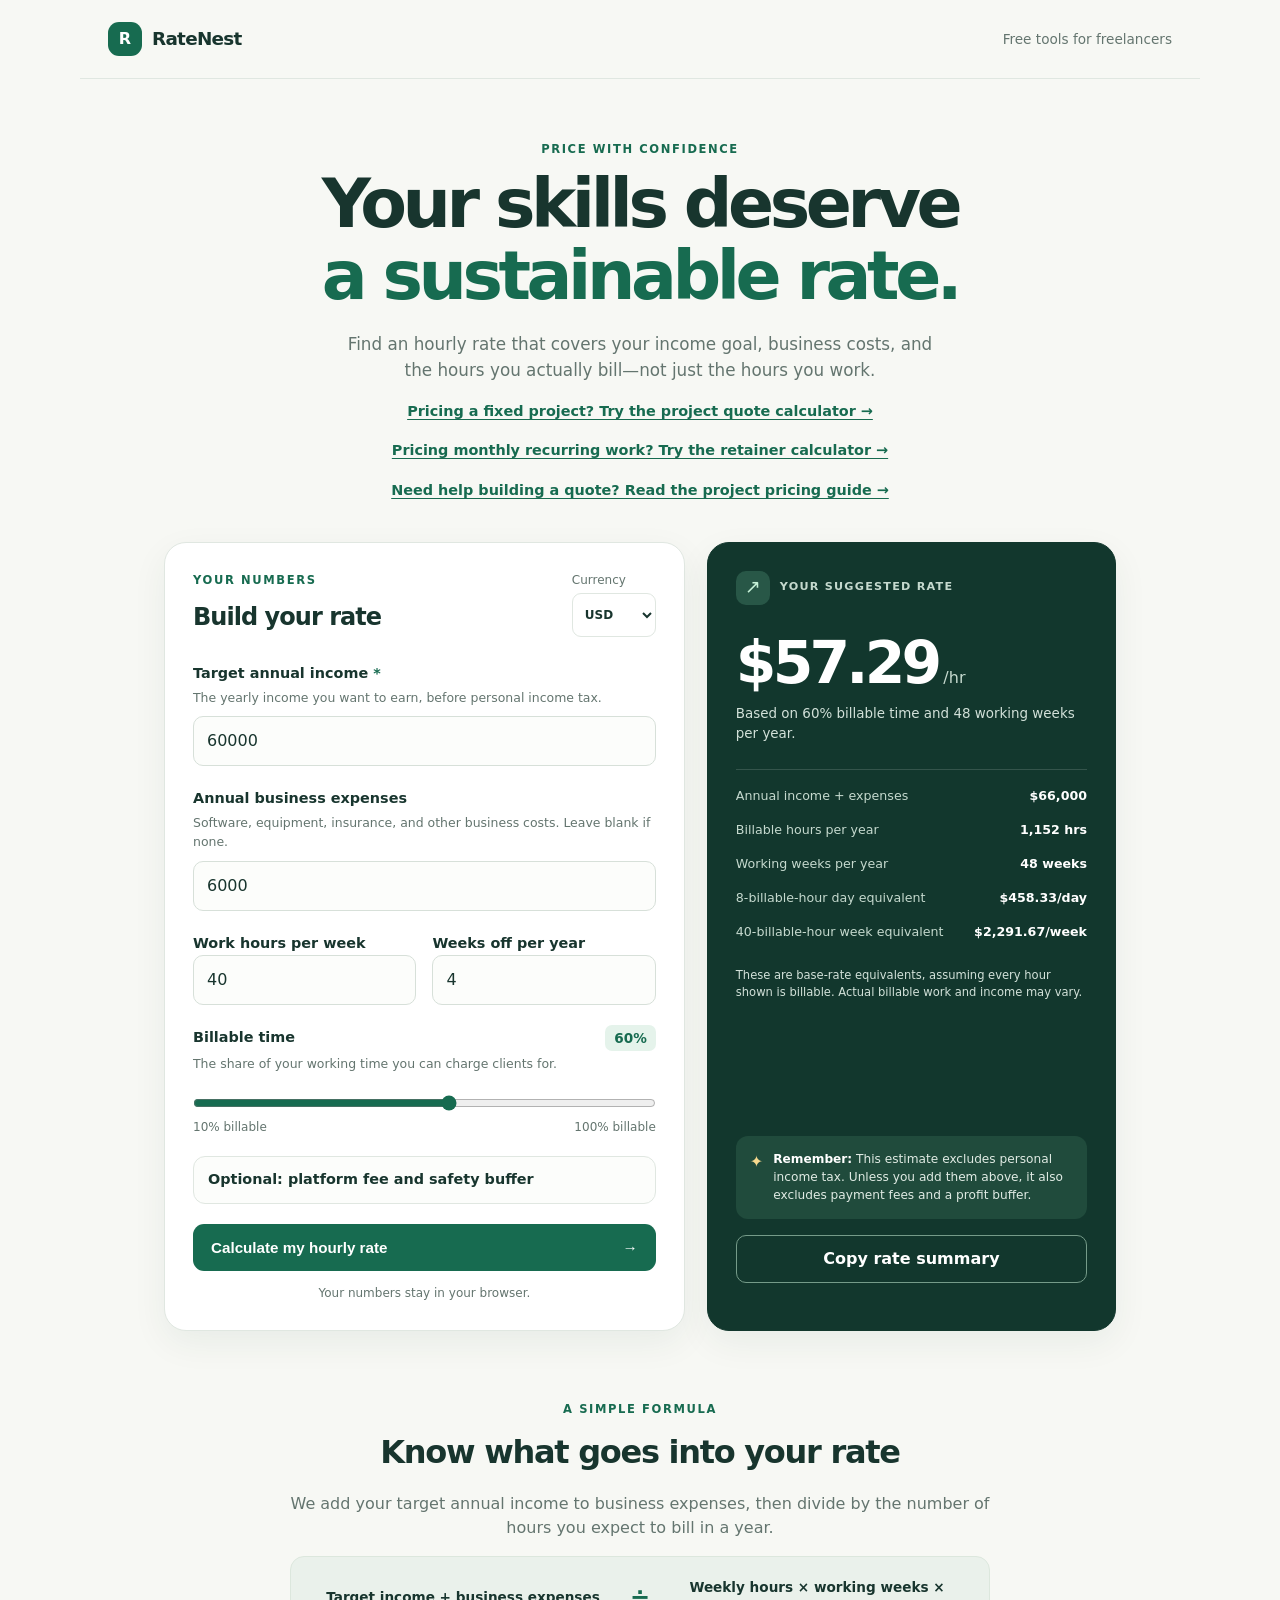
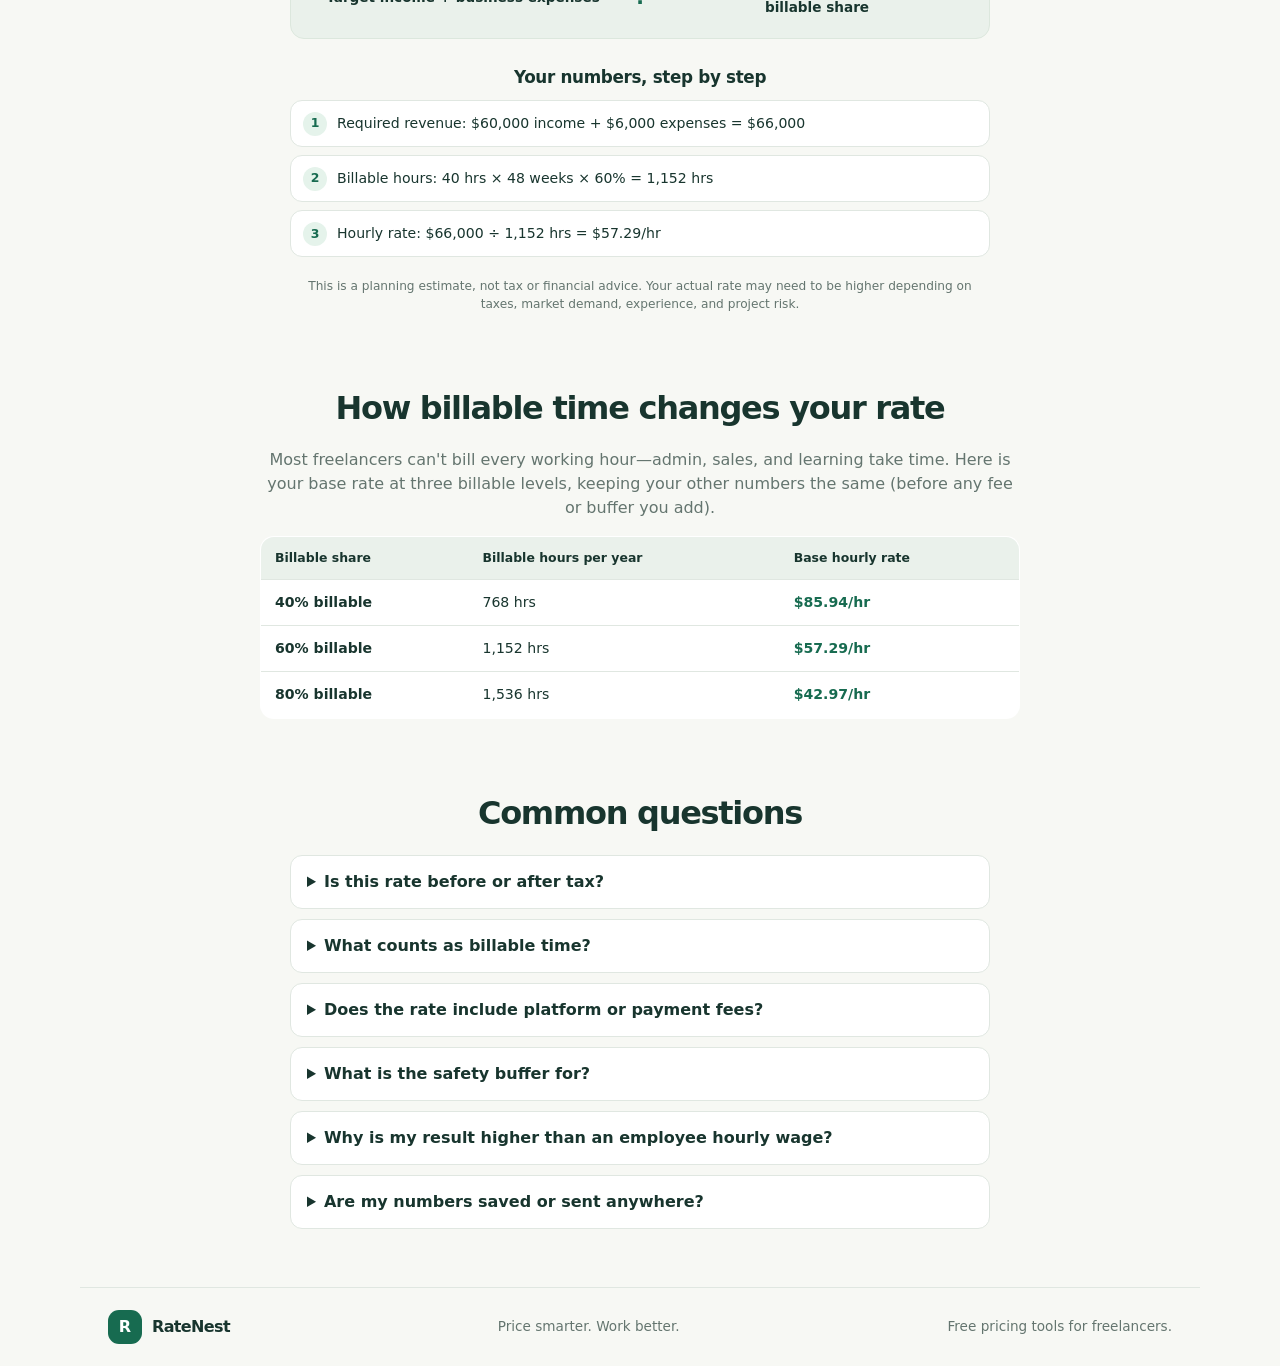
==== index.html @ 286390de "feat: link the project pricing guide from homepage" ====
<!doctype html>
<html lang="en">
<head>
  <meta charset="utf-8">
  <meta name="viewport" content="width=device-width, initial-scale=1">
  <meta name="theme-color" content="#102c26">
  <meta name="google-site-verification" content="BdO9K10cQ41kYtkdW-5CJP7UJ2oY-bouoIqOiPFje38" />
  <meta name="msvalidate.01" content="B170D49B8126BB4788D3FDB4450933FF" />
  <meta name="description" content="Find a sustainable freelance hourly rate with this free calculator. Account for your income goal, business expenses, time off, and non-billable work.">
  <title>Freelance Hourly Rate Calculator — RateNest</title>
  <link rel="canonical" href="https://ratenest.pages.dev/">
  <link rel="icon" href="data:image/svg+xml,%3Csvg xmlns='http://www.w3.org/2000/svg' viewBox='0 0 32 32'%3E%3Crect width='32' height='32' rx='9' fill='%23176b50'/%3E%3Ctext x='16' y='23' font-size='19' font-weight='700' text-anchor='middle' fill='white' font-family='sans-serif'%3ER%3C/text%3E%3C/svg%3E">
  <meta property="og:type" content="website">
  <meta property="og:site_name" content="RateNest">
  <meta property="og:title" content="Freelance Hourly Rate Calculator — RateNest">
  <meta property="og:description" content="Find a sustainable freelance hourly rate that covers your income goal, business costs, and unpaid time.">
  <meta property="og:url" content="https://ratenest.pages.dev/">
  <meta name="twitter:card" content="summary">
  <link rel="stylesheet" href="./styles.css">
  <script type="application/ld+json">
  {
    "@context": "https://schema.org",
    "@type": "WebApplication",
    "name": "RateNest Freelance Hourly Rate Calculator",
    "url": "https://ratenest.pages.dev/",
    "applicationCategory": "FinanceApplication",
    "operatingSystem": "Any",
    "browserRequirements": "Requires JavaScript",
    "isAccessibleForFree": true,
    "offers": { "@type": "Offer", "price": "0", "priceCurrency": "USD" },
    "description": "A free calculator to estimate a sustainable freelance hourly rate."
  }
  </script>
  <script type="module" src="./app.mjs"></script>
</head>
<body>
  <a class="skip-link" href="#rate-form">Skip to the calculator</a>
  <header class="site-header">
    <a class="brand" href="./"><span class="brand-mark" aria-hidden="true">R</span> RateNest</a>
    <span class="header-note">Free tools for freelancers</span>
  </header>
  <main>
    <section class="hero">
      <p class="eyebrow">PRICE WITH CONFIDENCE</p>
      <h1>Your skills deserve <br><span>a sustainable rate.</span></h1>
      <p class="hero-copy">Find an hourly rate that covers your income goal, business costs, and the hours you actually bill—not just the hours you work.</p>
      <p class="tool-link"><a href="./project-pricing.html">Pricing a fixed project? Try the project quote calculator →</a></p>
      <p class="tool-link"><a href="./retainer-pricing.html">Pricing monthly recurring work? Try the retainer calculator →</a></p>
      <p class="tool-link"><a href="./how-to-price-a-freelance-project.html">Need help building a quote? Read the project pricing guide →</a></p>
    </section>
    <noscript><p class="noscript-note">The calculator needs JavaScript. The figures below show an example using the default numbers.</p></noscript>
    <section class="calculator-layout" aria-label="Hourly rate calculator">
      <form id="rate-form" class="calculator-card" novalidate aria-labelledby="form-title">
        <div class="section-heading">
          <div><p class="eyebrow">YOUR NUMBERS</p><h2 id="form-title">Build your rate</h2></div>
          <label class="currency-control" for="currency"><span>Currency</span>
            <select id="currency" name="currency">
              <option value="USD">USD</option><option value="EUR">EUR</option><option value="GBP">GBP</option><option value="TND">TND</option><option value="CAD">CAD</option><option value="AUD">AUD</option>
            </select>
          </label>
        </div>
        <div class="field">
          <label for="income">Target annual income <span class="required" aria-hidden="true">*</span></label>
          <p class="field-help" id="income-help">The yearly income you want to earn, before personal income tax.</p>
          <input id="income" name="income" type="number" min="0" max="1000000000" step="any" value="60000" required inputmode="decimal" aria-describedby="income-help income-error">
          <p class="field-error" id="income-error" hidden></p>
        </div>
        <div class="field">
          <label for="expenses">Annual business expenses</label>
          <p class="field-help" id="expenses-help">Software, equipment, insurance, and other business costs. Leave blank if none.</p>
          <input id="expenses" name="expenses" type="number" min="0" max="1000000000" step="any" value="6000" inputmode="decimal" aria-describedby="expenses-help expenses-error">
          <p class="field-error" id="expenses-error" hidden></p>
        </div>
        <div class="field-row">
          <div class="field">
            <label for="hours">Work hours per week</label>
            <input id="hours" name="hours" type="number" min="0" max="168" step="any" value="40" required inputmode="decimal" aria-describedby="hours-error">
            <p class="field-error" id="hours-error" hidden></p>
          </div>
          <div class="field">
            <label for="weeks-off">Weeks off per year</label>
            <input id="weeks-off" name="weeksOff" type="number" min="0" max="51" step="1" value="4" required inputmode="numeric" aria-describedby="weeks-off-error">
            <p class="field-error" id="weeks-off-error" hidden></p>
          </div>
        </div>
        <div class="field">
          <div class="range-label"><label for="billable">Billable time</label><output id="billable-output" for="billable">60%</output></div>
          <p class="field-help" id="billable-help">The share of your working time you can charge clients for.</p>
          <input id="billable" name="billable" type="range" min="10" max="100" step="5" value="60" aria-describedby="billable-help billable-error">
          <p class="field-error" id="billable-error" hidden></p>
          <div class="range-ends"><span>10% billable</span><span>100% billable</span></div>
        </div>
        <details class="adjustments" id="adjustments">
          <summary>Optional: platform fee and safety buffer</summary>
          <p class="field-help adjustments-intro">Both start at 0%. They are applied to your base rate and shown separately, so the base calculation never changes.</p>
          <div class="field">
            <label for="fee">Platform or payment fee (%)</label>
            <p class="field-help" id="fee-help">The share of your client's payment that a platform or payment provider keeps. Fees vary, so check their current fee page.</p>
            <input id="fee" name="fee" type="number" min="0" max="50" step="any" value="0" inputmode="decimal" aria-describedby="fee-help fee-error">
            <p class="field-error" id="fee-error" hidden></p>
          </div>
          <div class="field">
            <label for="buffer">Profit or safety buffer (%)</label>
            <p class="field-help" id="buffer-help">Extra margin on top of your costs for slow months, late payments, or profit.</p>
            <input id="buffer" name="buffer" type="number" min="0" max="100" step="any" value="0" inputmode="decimal" aria-describedby="buffer-help buffer-error">
            <p class="field-error" id="buffer-error" hidden></p>
          </div>
        </details>
        <button class="calculate-button" type="submit">Calculate my hourly rate <span aria-hidden="true">→</span></button>
        <p class="privacy-note">Your numbers stay in your browser.</p>
      </form>
      <section class="result-card" aria-labelledby="result-heading">
        <h2 id="result-heading" class="sr-only">Your result</h2>
        <div class="result-top"><span class="result-icon" aria-hidden="true">↗</span><span id="result-label" class="result-label">YOUR SUGGESTED RATE</span></div>
        <p id="rate-result" class="rate-result">$57.29<span>/hr</span></p>
        <p id="result-summary" class="result-summary">Based on 60% billable time and 48 working weeks per year.</p>
        <div class="result-divider"></div>
        <div class="result-stat"><span>Annual income + expenses</span><strong id="annual-total">$66,000</strong></div>
        <div class="result-stat"><span>Billable hours per year</span><strong id="billable-hours">1,152 hrs</strong></div>
        <div class="result-stat"><span>Working weeks per year</span><strong id="working-weeks">48 weeks</strong></div>
        <div class="result-stat"><span>8-billable-hour day equivalent</span><strong id="daily-rate">$458.33/day</strong></div>
        <div class="result-stat"><span>40-billable-hour week equivalent</span><strong id="weekly-rate">$2,291.67/week</strong></div>
        <p class="field-help result-equivalent-note">These are base-rate equivalents, assuming every hour shown is billable. Actual billable work and income may vary.</p>
        <div id="adjusted-block" class="adjusted-block" hidden>
          <p class="adjusted-label">RATE TO QUOTE, WITH YOUR FEE AND BUFFER</p>
          <p id="adjusted-rate" class="adjusted-rate"></p>
          <div class="result-stat"><span>Safety buffer included</span><strong id="buffer-amount"></strong></div>
          <div class="result-stat"><span>Platform keeps at this price</span><strong id="fee-amount"></strong></div>
        </div>
        <div class="result-tip"><span aria-hidden="true">✦</span><p><strong>Remember:</strong> This estimate excludes personal income tax. Unless you add them above, it also excludes payment fees and a profit buffer.</p></div>
        <button id="copy-result" class="copy-button" type="button">Copy rate summary</button>
        <p id="copy-status" class="copy-status" role="status"></p>
      </section>
      <p id="sr-announce" class="sr-only" role="status" aria-live="polite"></p>
    </section>

    <section class="explainer">
      <p class="eyebrow">A SIMPLE FORMULA</p>
      <h2>Know what goes into your rate</h2>
      <p>We add your target annual income to business expenses, then divide by the number of hours you expect to bill in a year.</p>
      <div class="formula"><span>Target income + business expenses</span><span class="formula-line" aria-hidden="true">÷</span><span>Weekly hours × working weeks × billable share</span></div>
      <h3>Your numbers, step by step</h3>
      <ol id="formula-steps" class="steps">
        <li>Required revenue: $60,000 income + $6,000 expenses = $66,000</li>
        <li>Billable hours: 40 hrs × 48 weeks × 60% = 1,152 hrs</li>
        <li>Hourly rate: $66,000 ÷ 1,152 hrs = $57.29/hr</li>
      </ol>
      <p class="fine-print">This is a planning estimate, not tax or financial advice. Your actual rate may need to be higher depending on taxes, market demand, experience, and project risk.</p>
    </section>

    <section class="explainer scenarios" aria-labelledby="scenario-heading">
      <h2 id="scenario-heading">How billable time changes your rate</h2>
      <p>Most freelancers can't bill every working hour—admin, sales, and learning take time. Here is your base rate at three billable levels, keeping your other numbers the same (before any fee or buffer you add).</p>
      <div class="table-scroll" role="region" aria-labelledby="scenario-heading" tabindex="0">
      <table class="scenario-table">
        <thead><tr><th scope="col">Billable share</th><th scope="col">Billable hours per year</th><th scope="col">Base hourly rate</th></tr></thead>
        <tbody id="scenario-rows">
          <tr><th scope="row">40% billable</th><td>768 hrs</td><td>$85.94/hr</td></tr>
          <tr><th scope="row">60% billable</th><td>1,152 hrs</td><td>$57.29/hr</td></tr>
          <tr><th scope="row">80% billable</th><td>1,536 hrs</td><td>$42.97/hr</td></tr>
        </tbody>
      </table>
      </div>
    </section>

    <section class="explainer faq" aria-labelledby="faq-heading">
      <h2 id="faq-heading">Common questions</h2>
      <details>
        <summary>Is this rate before or after tax?</summary>
        <p>Your target income is treated as income before personal income tax, and the calculator does not estimate tax. Tax rules differ by country and situation, so check local rules or ask an accountant before finalizing a rate.</p>
      </details>
      <details>
        <summary>What counts as billable time?</summary>
        <p>Time you can charge a client for, such as project work or consulting calls. Admin, invoicing, finding clients, and learning are real work but usually unbilled, which is why billable time is often well below your total working hours.</p>
      </details>
      <details>
        <summary>Does the rate include platform or payment fees?</summary>
        <p>Only if you add one. Open "Optional: platform fee and safety buffer" and enter the percentage your platform or payment provider keeps. RateNest has no built-in fee, because fees vary by platform and sometimes by contract; check the platform's own current fee page. The calculator then shows the rate to quote so you still keep your base rate after the fee.</p>
      </details>
      <details>
        <summary>What is the safety buffer for?</summary>
        <p>A percentage added on top of your base rate to cover slow months, late payments, or profit. It starts at 0%, so choose a number that fits your situation.</p>
      </details>
      <details>
        <summary>Why is my result higher than an employee hourly wage?</summary>
        <p>Employees are paid for time off and non-billable hours, and employers cover many business costs. As a freelancer, your billable hours have to fund all of that.</p>
      </details>
      <details>
        <summary>Are my numbers saved or sent anywhere?</summary>
        <p>No. The calculation runs in your browser, and RateNest does not send or store the numbers you enter.</p>
      </details>
    </section>
  </main>
  <footer><a class="brand footer-brand" href="./"><span class="brand-mark" aria-hidden="true">R</span> RateNest</a><span>Price smarter. Work better.</span><span>Free pricing tools for freelancers.</span></footer>
</body>
</html>
---- styles.css ----
:root{color-scheme:light;--ink:#18352e;--muted:#64756f;--green:#176b50;--mint:#e5f3eb;--paper:#f7f8f4;--line:#e0e7e1;--white:#fff;--gold:#f4c76a;font-family:Inter,ui-sans-serif,system-ui,-apple-system,BlinkMacSystemFont,"Segoe UI",sans-serif}*{box-sizing:border-box}body{margin:0;background:var(--paper);color:var(--ink);line-height:1.5}.site-header,footer{max-width:1120px;margin:auto;padding:22px 28px;display:flex;align-items:center;justify-content:space-between;gap:16px}.site-header{border-bottom:1px solid var(--line)}.brand{display:inline-flex;align-items:center;gap:10px;text-decoration:none;color:var(--ink);font-size:1.15rem;font-weight:800;letter-spacing:-.04em}.brand-mark{display:grid;place-items:center;width:34px;height:34px;border-radius:11px;background:var(--green);color:white;font-size:1rem;letter-spacing:0}.header-note,footer span{font-size:.85rem;color:var(--muted)}main{max-width:1000px;margin:auto;padding:0 24px}.hero{text-align:center;padding:62px 0 40px}.eyebrow{font-size:.72rem;letter-spacing:.14em;font-weight:800;color:var(--green);margin:0 0 10px}.hero h1{font-size:clamp(2.2rem,6vw,4.25rem);letter-spacing:-.065em;line-height:1.06;margin:0;font-weight:800}.hero h1 span{color:var(--green)}.hero-copy{max-width:610px;margin:20px auto 0;color:var(--muted);font-size:1.05rem}.calculator-layout{display:grid;grid-template-columns:minmax(0,1.12fr) minmax(280px,.88fr);gap:22px;align-items:stretch}.calculator-card,.result-card{border:1px solid var(--line);border-radius:22px;padding:28px;background:var(--white);box-shadow:0 12px 35px #173d2910}.section-heading{display:flex;flex-wrap:wrap;align-items:center;justify-content:space-between;gap:12px;margin-bottom:24px}.section-heading h2,.explainer h2{font-size:1.5rem;letter-spacing:-.04em;margin:0}.currency-control{display:grid;gap:4px;font-size:.7rem;color:var(--muted)}select,input{font:inherit}.currency-control select{border:1px solid var(--line);background:#fff;border-radius:9px;padding:8px;color:var(--ink);font-weight:700}.field{margin:0 0 20px}.field label,.range-label label{font-weight:700;font-size:.9rem}.required{color:var(--green)}.field-help{font-size:.78rem;color:var(--muted);margin:4px 0 9px}.field input[type=number],.field input[type=text]{width:100%;padding:12px 13px;border:1px solid #d7e0d9;border-radius:10px;background:#fcfdfb;color:var(--ink);font-size:1rem;outline:none}.field input:focus,select:focus,button:focus-visible{outline:3px solid #8ac8a7;outline-offset:2px}.field-row{display:grid;grid-template-columns:1fr 1fr;gap:16px}.range-label{display:flex;justify-content:space-between;align-items:center}.range-label output{font-weight:800;color:var(--green);background:var(--mint);border-radius:7px;padding:3px 9px;font-size:.85rem}input[type=range]{width:100%;accent-color:var(--green);margin:12px 0 0}.range-ends{display:flex;justify-content:space-between;font-size:.7rem;color:var(--muted)}.calculate-button{width:100%;border:0;border-radius:11px;background:var(--green);color:white;padding:15px 18px;font-weight:800;font-size:.95rem;cursor:pointer;display:flex;justify-content:space-between;align-items:center}.calculate-button:hover{background:#10553f}.privacy-note{font-size:.75rem;color:var(--muted);text-align:center;margin:13px 0 0}.result-card{background:#12372d;color:white;border-color:#12372d;display:flex;flex-direction:column}.result-top{display:flex;align-items:center;gap:10px}.result-icon{display:grid;place-items:center;background:#285747;color:#c6f1d7;width:34px;height:34px;border-radius:10px;font-size:1.2rem}.result-label{font-size:.7rem;letter-spacing:.11em;font-weight:800;color:#c5d9ce}.rate-result{font-size:clamp(2.7rem,5vw,3.65rem);letter-spacing:-.065em;line-height:1.1;font-weight:800;margin:26px 0 9px;overflow-wrap:anywhere}.rate-result span{font-size:1rem;letter-spacing:0;color:#c5d9ce;font-weight:500;margin-left:5px}.result-summary{font-size:.84rem;color:#d2e1d9;margin:0}.result-divider{height:1px;background:#ffffff25;margin:25px 0 17px}.result-stat{display:flex;flex-wrap:wrap;justify-content:space-between;gap:4px 12px;margin:0 0 15px;font-size:.79rem}.result-stat span{color:#c5d9ce}.result-stat strong{overflow-wrap:anywhere;text-align:right}.result-tip{display:flex;gap:10px;padding:14px;background:#204b3c;border-radius:12px;margin-top:auto;color:#f7d98e}.result-tip p{font-size:.76rem;color:#e0ebe4;margin:0}.result-tip strong{color:#fff}.copy-button{background:transparent;border:1px solid #759b89;color:white;border-radius:10px;padding:11px;margin-top:16px;font:inherit;font-weight:700;cursor:pointer}.copy-button:hover{background:#ffffff12}.copy-status{font-size:.75rem;min-height:1em;text-align:center;margin:7px 0 0;color:#d0f3dc}.explainer{max-width:700px;margin:70px auto 58px;text-align:center}.explainer h2{font-size:2rem}.explainer>p:not(.eyebrow){color:var(--muted)}.formula{display:grid;grid-template-columns:1fr auto 1fr;align-items:center;gap:15px;background:#eaf1eb;border:1px solid #dce7dd;padding:20px;border-radius:14px;font-size:.85rem;font-weight:700}.formula-line{font-size:1.5rem;color:var(--green)}.fine-print{font-size:.76rem!important}footer{border-top:1px solid var(--line);flex-wrap:wrap}.footer-brand{font-size:1rem}@media(max-width:740px){.site-header,footer{padding:17px 20px}main{padding:0 16px}.hero{padding:43px 0 28px}.hero-copy{font-size:.95rem}.calculator-layout{grid-template-columns:minmax(0,1fr)}.calculator-card,.result-card{padding:22px;border-radius:18px}.result-card{min-height:390px}.explainer{margin:48px auto}.formula{grid-template-columns:1fr;gap:8px}.formula-line{line-height:1}.header-note{font-size:.75rem}footer{justify-content:center;text-align:center}footer span{width:100%}}@media(prefers-reduced-motion:reduce){*{scroll-behavior:auto!important;transition:none!important}}
/* --- Additions: accessibility, validation, new content sections, print --- */
.sr-only{position:absolute;width:1px;height:1px;margin:-1px;padding:0;overflow:hidden;clip:rect(0,0,0,0);white-space:nowrap;border:0}
.skip-link{position:absolute;left:12px;top:-60px;background:var(--green);color:#fff;padding:10px 14px;border-radius:8px;z-index:10;font-weight:700}
.skip-link:focus{top:12px}
.noscript-note{background:#fff7e0;border:1px solid #ecd9a0;border-radius:10px;padding:12px 14px;font-size:.85rem;margin:0 0 16px}
.currency-control{font-size:.75rem}
.currency-control select{min-height:44px;min-width:84px}
.range-ends{font-size:.75rem}
.field-error{color:#b42318;font-size:.8rem;font-weight:600;margin:6px 0 0}
.field-error[hidden]{display:none}
.field input[aria-invalid=true]{border-color:#b42318;background:#fff8f7}
input[type=range]:focus-visible{outline:3px solid #8ac8a7;outline-offset:4px}
.rate-result.is-empty{color:#c5d9ce}
.copy-button:disabled{opacity:.5;cursor:not-allowed}
.explainer h3{font-size:1.05rem;letter-spacing:-.02em;margin:26px 0 10px}
.steps{list-style:none;counter-reset:step;padding:0;margin:0 0 20px;text-align:left;display:grid;gap:8px}
.steps li{counter-increment:step;background:var(--white);border:1px solid var(--line);border-radius:12px;padding:12px 14px 12px 46px;position:relative;font-size:.88rem;overflow-wrap:anywhere}
.steps li::before{content:counter(step);position:absolute;left:12px;top:11px;width:24px;height:24px;border-radius:50%;background:var(--mint);color:var(--green);font-weight:800;font-size:.78rem;display:grid;place-items:center}
.scenarios{max-width:760px}
.scenario-table{width:100%;border-collapse:collapse;background:var(--white);border:1px solid var(--line);border-radius:14px;overflow:hidden;font-size:.88rem;text-align:left}
.scenario-table th,.scenario-table td{padding:12px 14px;border-bottom:1px solid var(--line)}
.scenario-table thead th{background:#eaf1eb;font-size:.78rem}
.scenario-table tbody tr:last-child>*{border-bottom:0}
.scenario-table td:last-child{font-weight:800;color:var(--green)}
.faq{text-align:left;max-width:700px}
.faq h2{text-align:center;margin-bottom:18px}
.faq details{background:var(--white);border:1px solid var(--line);border-radius:12px;margin:0 0 10px;padding:0 16px}
.faq summary{cursor:pointer;font-weight:700;padding:14px 0;min-height:44px}
.faq details[open] summary{border-bottom:1px solid var(--line);margin-bottom:12px}
.faq details p{margin:0 0 14px;font-size:.9rem;color:var(--muted)}
@media(max-width:740px){.scenario-table th,.scenario-table td{padding:10px 8px;font-size:.8rem}}
@media print{.site-header,.skip-link,.calculate-button,.privacy-note,.copy-button,.copy-status,footer,.faq{display:none!important}body{background:#fff}.calculator-layout{grid-template-columns:1fr 1fr}.calculator-card,.result-card{box-shadow:none}.result-card{background:#fff;color:#000;border:1px solid #999}.result-card *{color:#000!important}.hero{padding:16px 0}}
@media(max-width:740px){.field-row .field label{display:block;min-height:3em}}
/* Reflow and focus fixes found in the accessibility measurements */
.site-header{flex-wrap:wrap}
.table-scroll{overflow-x:auto}
.table-scroll:focus-visible{outline:3px solid #8ac8a7;outline-offset:2px}
a:focus-visible,summary:focus-visible{outline:3px solid #176b50;outline-offset:3px;border-radius:6px}
.skip-link:focus-visible{outline-color:#fff;outline-offset:-4px}
.hero h1{overflow-wrap:break-word}
/* --- Phase 2: optional adjustments --- */
.adjustments{border:1px solid var(--line);border-radius:12px;padding:0 14px;margin:0 0 20px;background:#fcfdfb}
.adjustments summary{cursor:pointer;font-weight:700;font-size:.9rem;padding:12px 0;min-height:44px;display:flex;align-items:center}
.adjustments[open] summary{border-bottom:1px solid var(--line);margin-bottom:12px}
.adjustments-intro{margin:0 0 14px!important}
.adjusted-block{border-top:1px solid #ffffff25;margin:4px 0 16px;padding-top:16px}
.adjusted-label{font-size:.7rem;letter-spacing:.11em;font-weight:800;color:#c5d9ce;margin:0}
.adjusted-rate{font-size:clamp(1.9rem,4vw,2.4rem);letter-spacing:-.05em;line-height:1.15;font-weight:800;margin:8px 0 14px;overflow-wrap:anywhere}
.adjusted-rate span{font-size:.95rem;letter-spacing:0;color:#c5d9ce;font-weight:500;margin-left:5px}
.adjusted-block[hidden]{display:none}

/* Project quote tool discovery link */
.tool-link{margin:18px 0 0;font-size:.9rem;font-weight:700}.tool-link a{color:var(--green);text-decoration-thickness:1px;text-underline-offset:3px}
.tool-link a:focus-visible{outline:3px solid #176b50;outline-offset:3px;border-radius:4px}

/* Project quote page header navigation */
.site-header nav{display:flex;flex-wrap:wrap;align-items:center;justify-content:flex-end;gap:4px 16px}
.site-header nav a{color:var(--green);font-size:.85rem;font-weight:700;text-decoration-thickness:1px;text-underline-offset:3px}

.result-equivalent-note{color:#d2e1d9;font-size:.72rem;margin:10px 0 0}
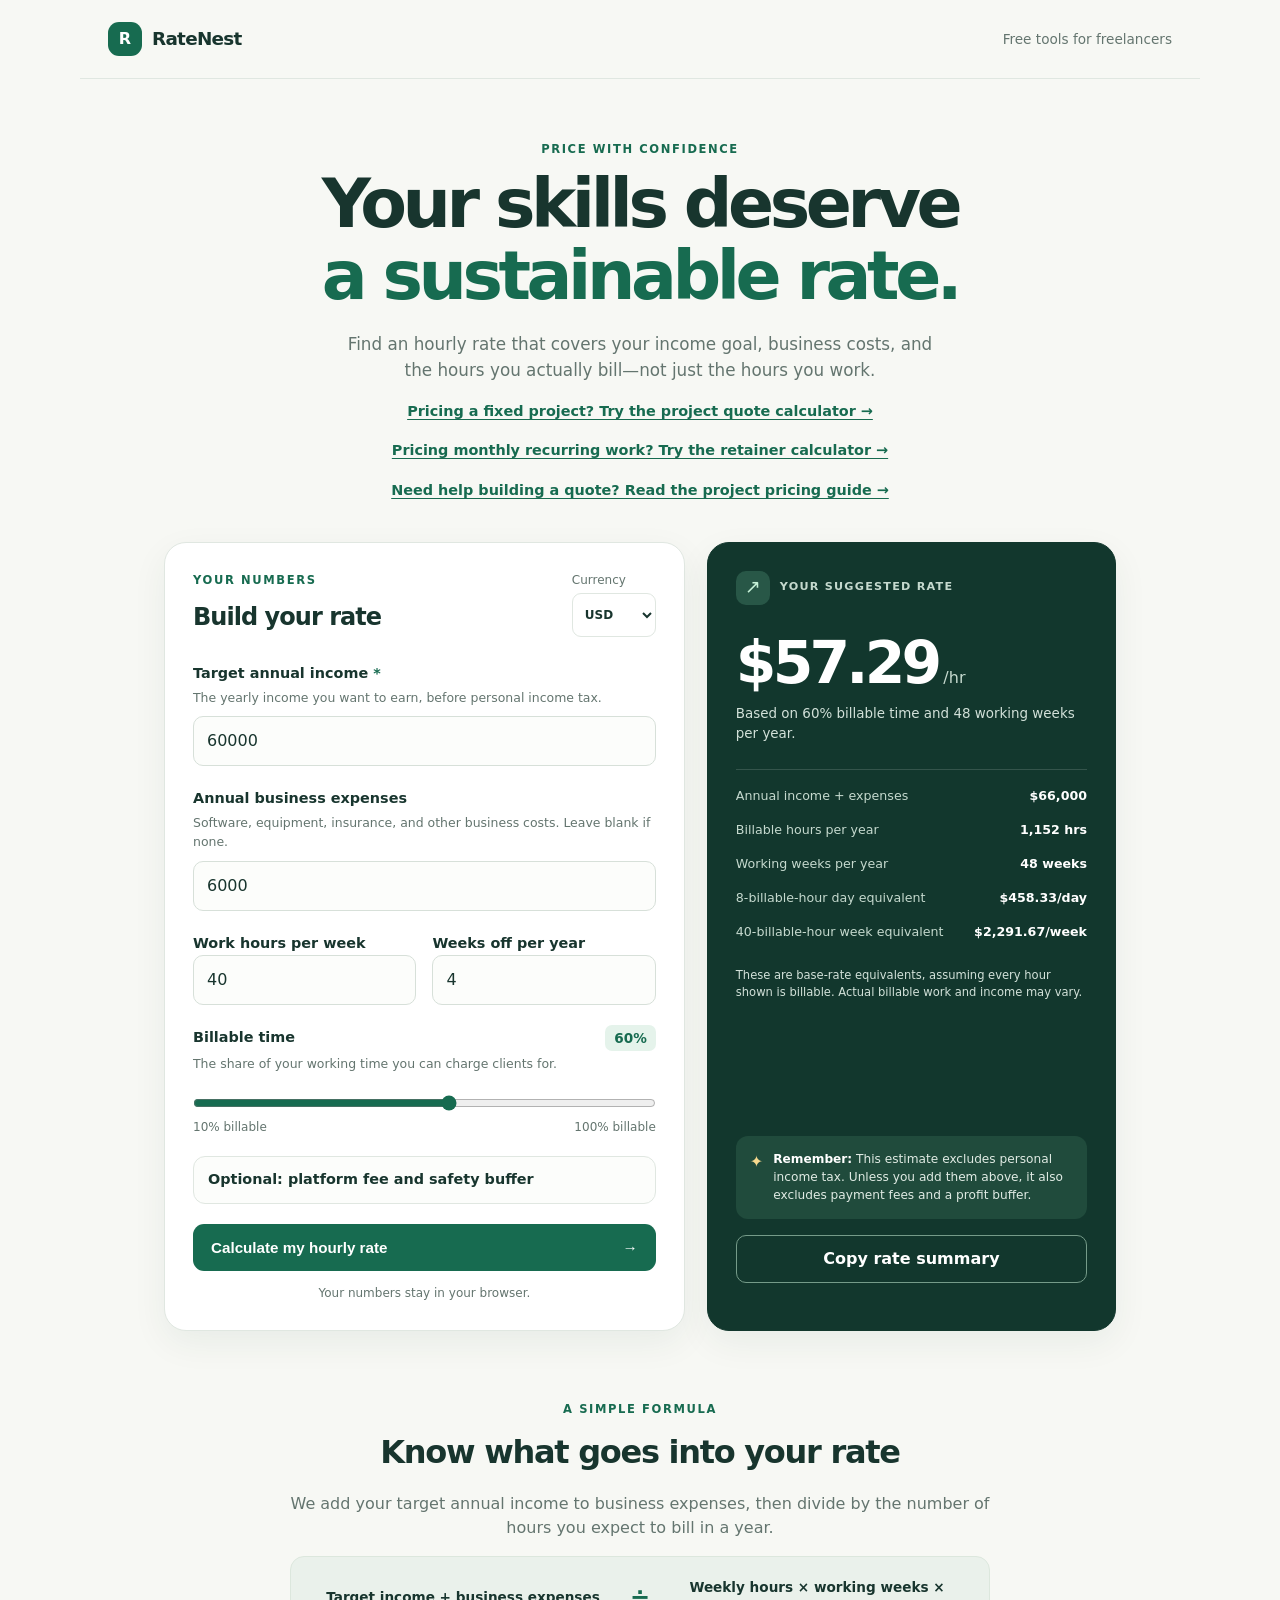
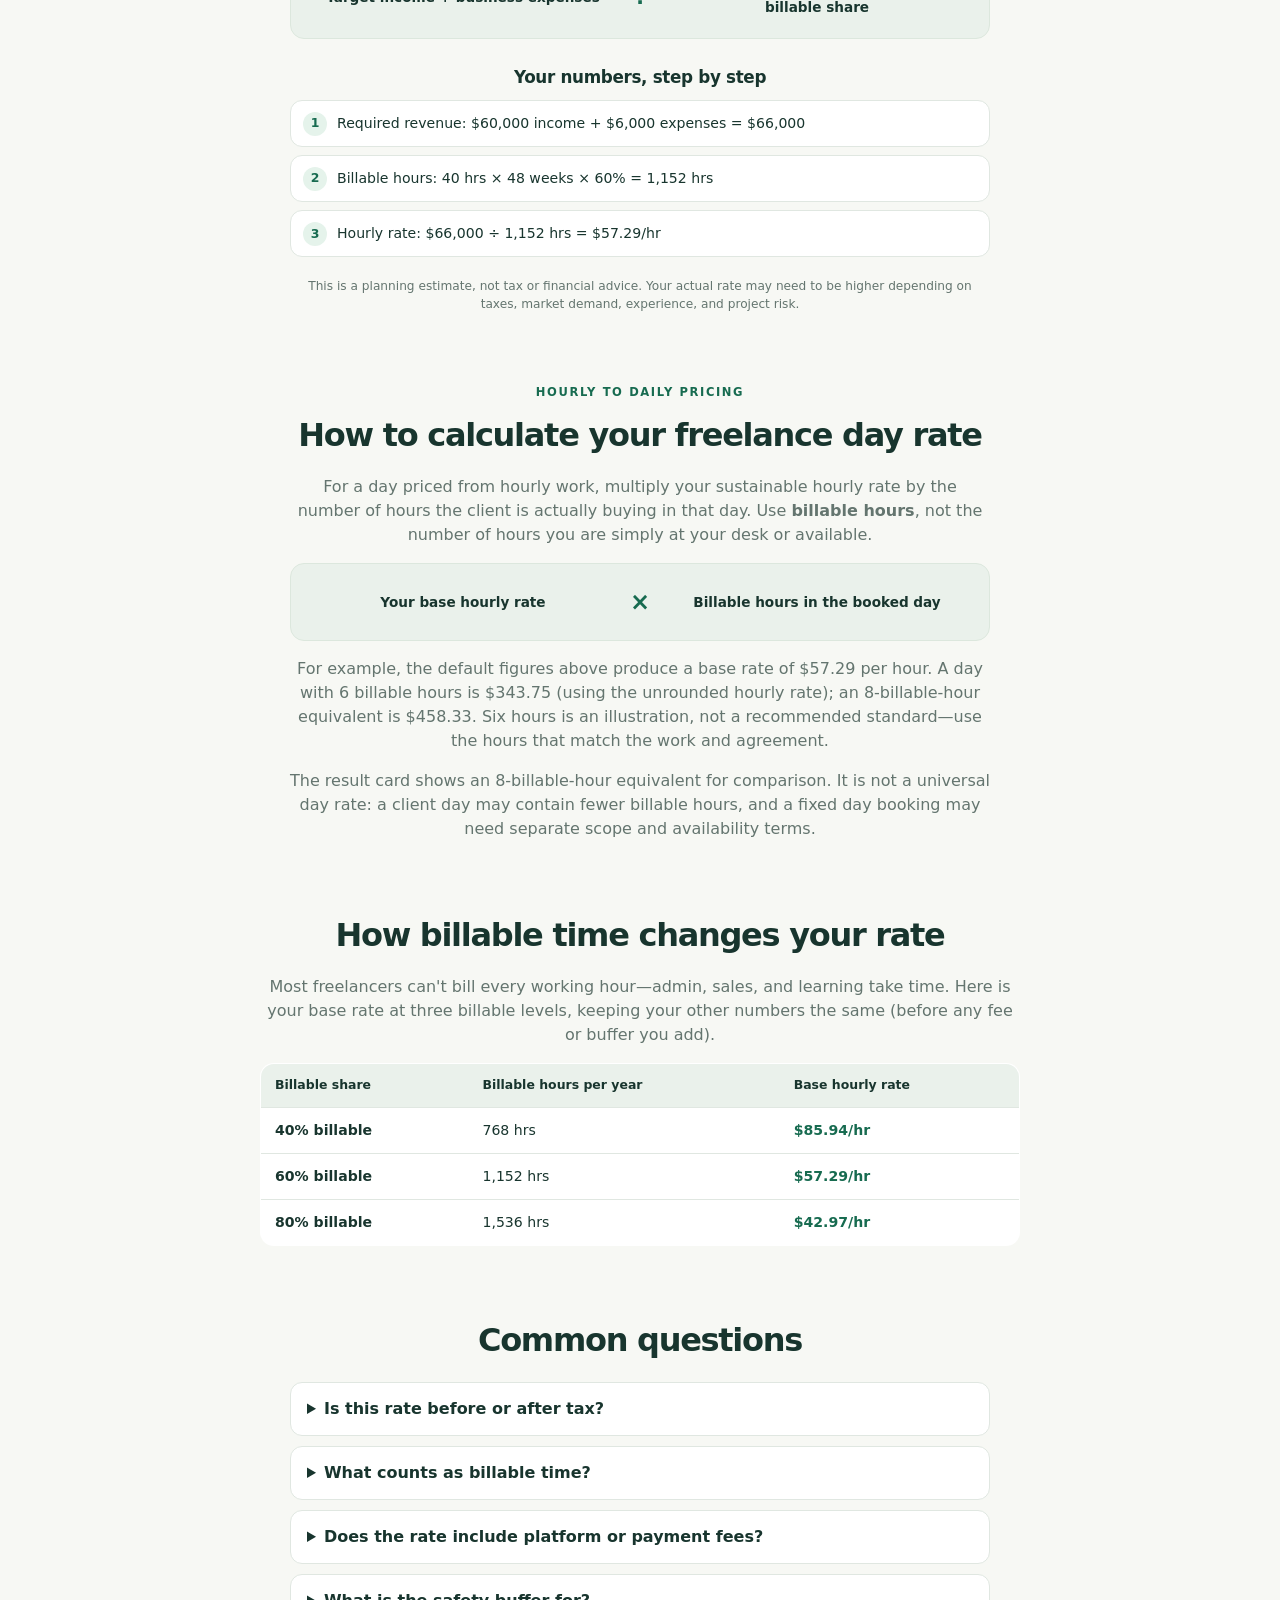
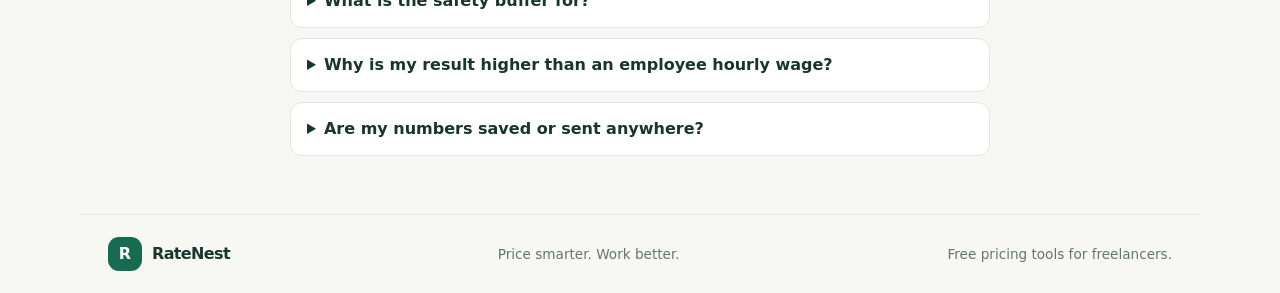
==== commit 51433f62: "seo: add a clear freelance day-rate explanation" ====
--- a/index.html
+++ b/index.html
@@ -6,14 +6,14 @@
   <meta name="theme-color" content="#102c26">
   <meta name="google-site-verification" content="BdO9K10cQ41kYtkdW-5CJP7UJ2oY-bouoIqOiPFje38" />
   <meta name="msvalidate.01" content="B170D49B8126BB4788D3FDB4450933FF" />
-  <meta name="description" content="Find a sustainable freelance hourly rate with this free calculator. Account for your income goal, business expenses, time off, and non-billable work.">
+  <meta name="description" content="Calculate a sustainable freelance hourly rate from your income goal, expenses, time off, and billable hours. See an 8-hour day-rate equivalent and adapt it to your billable day.">
   <title>Freelance Hourly Rate Calculator — RateNest</title>
   <link rel="canonical" href="https://ratenest.pages.dev/">
   <link rel="icon" href="data:image/svg+xml,%3Csvg xmlns='http://www.w3.org/2000/svg' viewBox='0 0 32 32'%3E%3Crect width='32' height='32' rx='9' fill='%23176b50'/%3E%3Ctext x='16' y='23' font-size='19' font-weight='700' text-anchor='middle' fill='white' font-family='sans-serif'%3ER%3C/text%3E%3C/svg%3E">
   <meta property="og:type" content="website">
   <meta property="og:site_name" content="RateNest">
   <meta property="og:title" content="Freelance Hourly Rate Calculator — RateNest">
-  <meta property="og:description" content="Find a sustainable freelance hourly rate that covers your income goal, business costs, and unpaid time.">
+  <meta property="og:description" content="Calculate a sustainable freelance hourly rate, understand billable time, and see a day-rate equivalent based on billable hours.">
   <meta property="og:url" content="https://ratenest.pages.dev/">
   <meta name="twitter:card" content="summary">
   <link rel="stylesheet" href="./styles.css">
@@ -148,6 +148,15 @@
       <p class="fine-print">This is a planning estimate, not tax or financial advice. Your actual rate may need to be higher depending on taxes, market demand, experience, and project risk.</p>
     </section>
 
+    <section class="explainer" aria-labelledby="day-rate-heading">
+      <p class="eyebrow">HOURLY TO DAILY PRICING</p>
+      <h2 id="day-rate-heading">How to calculate your freelance day rate</h2>
+      <p>For a day priced from hourly work, multiply your sustainable hourly rate by the number of hours the client is actually buying in that day. Use <strong>billable hours</strong>, not the number of hours you are simply at your desk or available.</p>
+      <div class="formula"><span>Your base hourly rate</span><span class="formula-line" aria-hidden="true">×</span><span>Billable hours in the booked day</span></div>
+      <p>For example, the default figures above produce a base rate of $57.29 per hour. A day with 6 billable hours is $343.75 (using the unrounded hourly rate); an 8-billable-hour equivalent is $458.33. Six hours is an illustration, not a recommended standard—use the hours that match the work and agreement.</p>
+      <p>The result card shows an 8-billable-hour equivalent for comparison. It is not a universal day rate: a client day may contain fewer billable hours, and a fixed day booking may need separate scope and availability terms.</p>
+    </section>
+
     <section class="explainer scenarios" aria-labelledby="scenario-heading">
       <h2 id="scenario-heading">How billable time changes your rate</h2>
       <p>Most freelancers can't bill every working hour—admin, sales, and learning take time. Here is your base rate at three billable levels, keeping your other numbers the same (before any fee or buffer you add).</p>
--- a/styles.css
+++ b/styles.css
@@ -9,6 +9,7 @@
 .range-ends{font-size:.75rem}
 .field-error{color:#b42318;font-size:.8rem;font-weight:600;margin:6px 0 0}
 .field-error[hidden]{display:none}
+.result-stat[hidden]{display:none}
 .field input[aria-invalid=true]{border-color:#b42318;background:#fff8f7}
 input[type=range]:focus-visible{outline:3px solid #8ac8a7;outline-offset:4px}
 .rate-result.is-empty{color:#c5d9ce}
@@ -59,3 +60,14 @@
 .site-header nav a{color:var(--green);font-size:.85rem;font-weight:700;text-decoration-thickness:1px;text-underline-offset:3px}
 
 .result-equivalent-note{color:#d2e1d9;font-size:.72rem;margin:10px 0 0}
+
+
+/* Long-form pricing guide content and native disclosure controls */
+.guide-faq{display:block!important;text-align:left;max-width:760px;margin:48px auto 64px}
+.guide-faq h2{text-align:center;margin-bottom:18px}
+.guide-faq details{background:var(--white);border:1px solid var(--line);border-radius:12px;margin:0 0 10px;padding:0 16px}
+.guide-faq summary{cursor:pointer;font-weight:700;padding:14px 0;min-height:44px}
+.guide-faq details[open] summary{border-bottom:1px solid var(--line);margin-bottom:12px}
+.guide-faq details p{margin:0 0 14px;font-size:.9rem;color:var(--muted)}
+/* Long words in headings and paragraphs must wrap at 320px with 200% text (WCAG reflow). */
+.explainer{overflow-wrap:break-word}
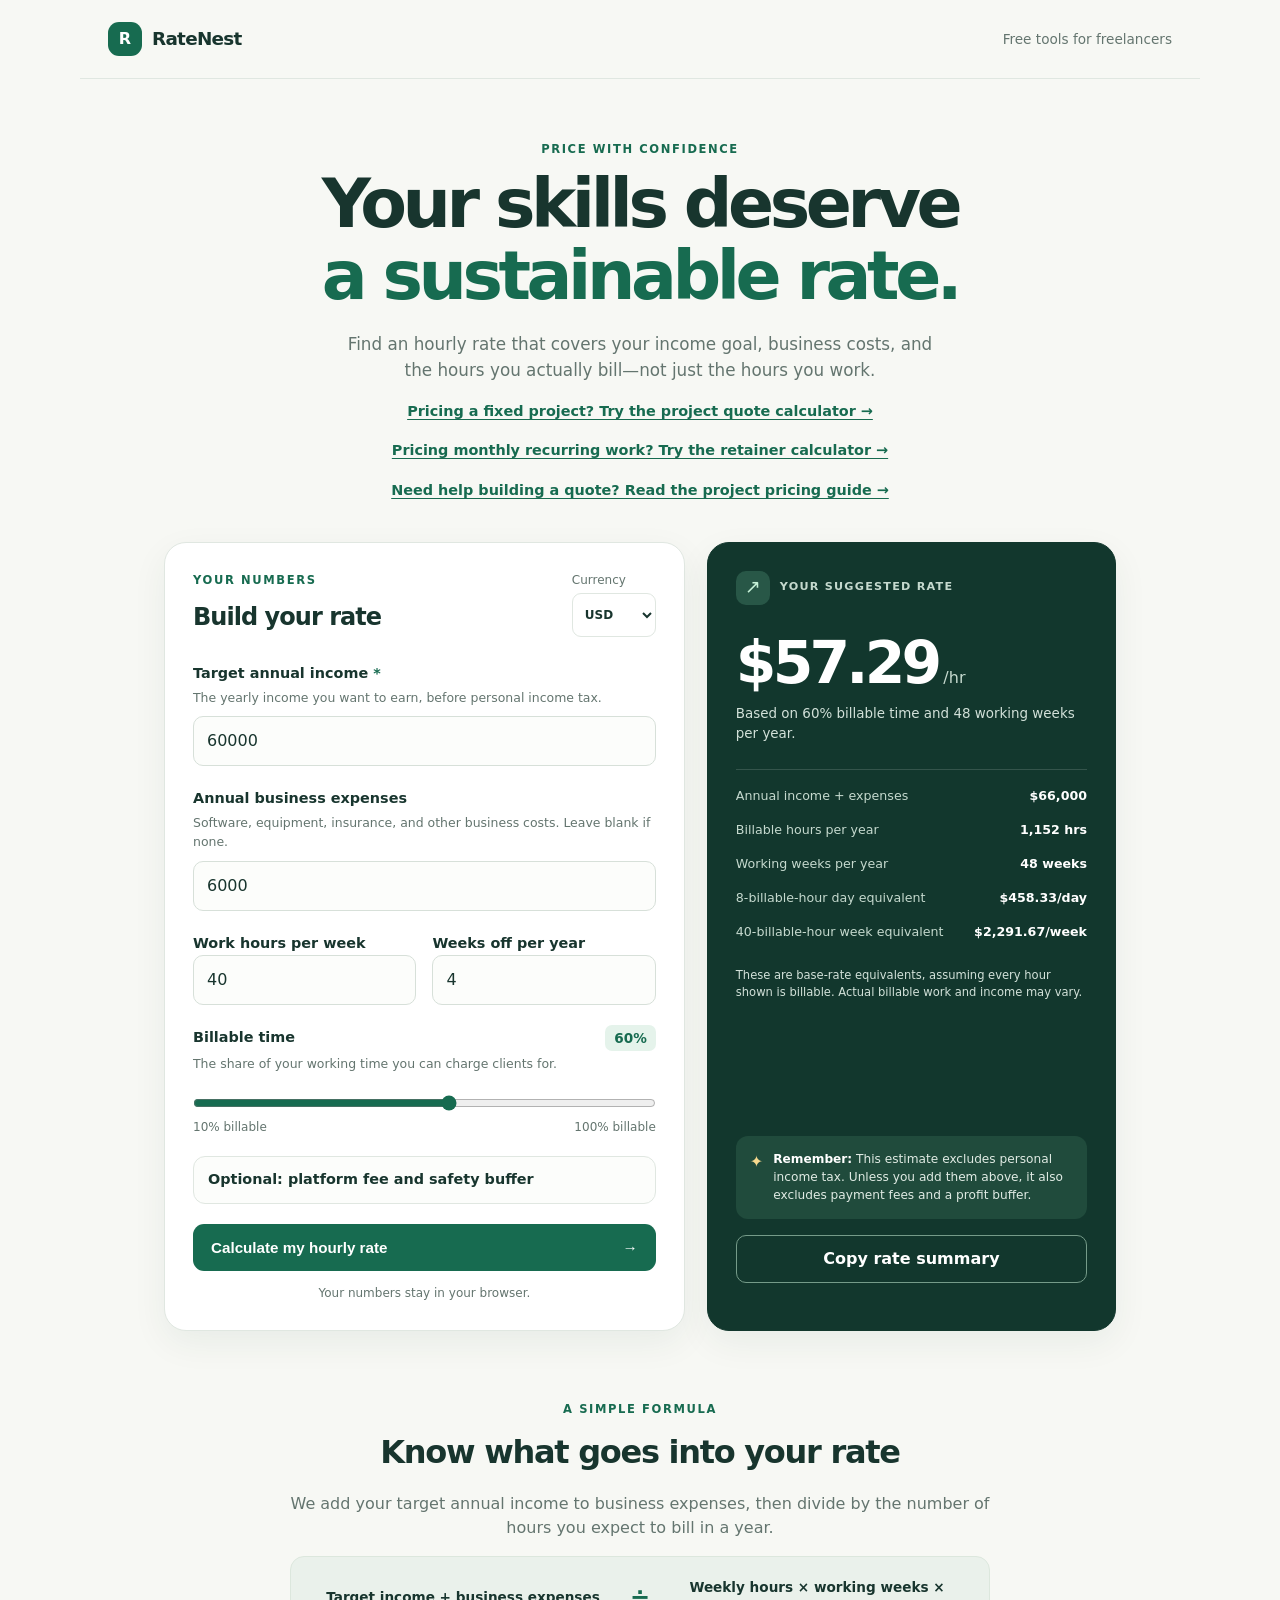
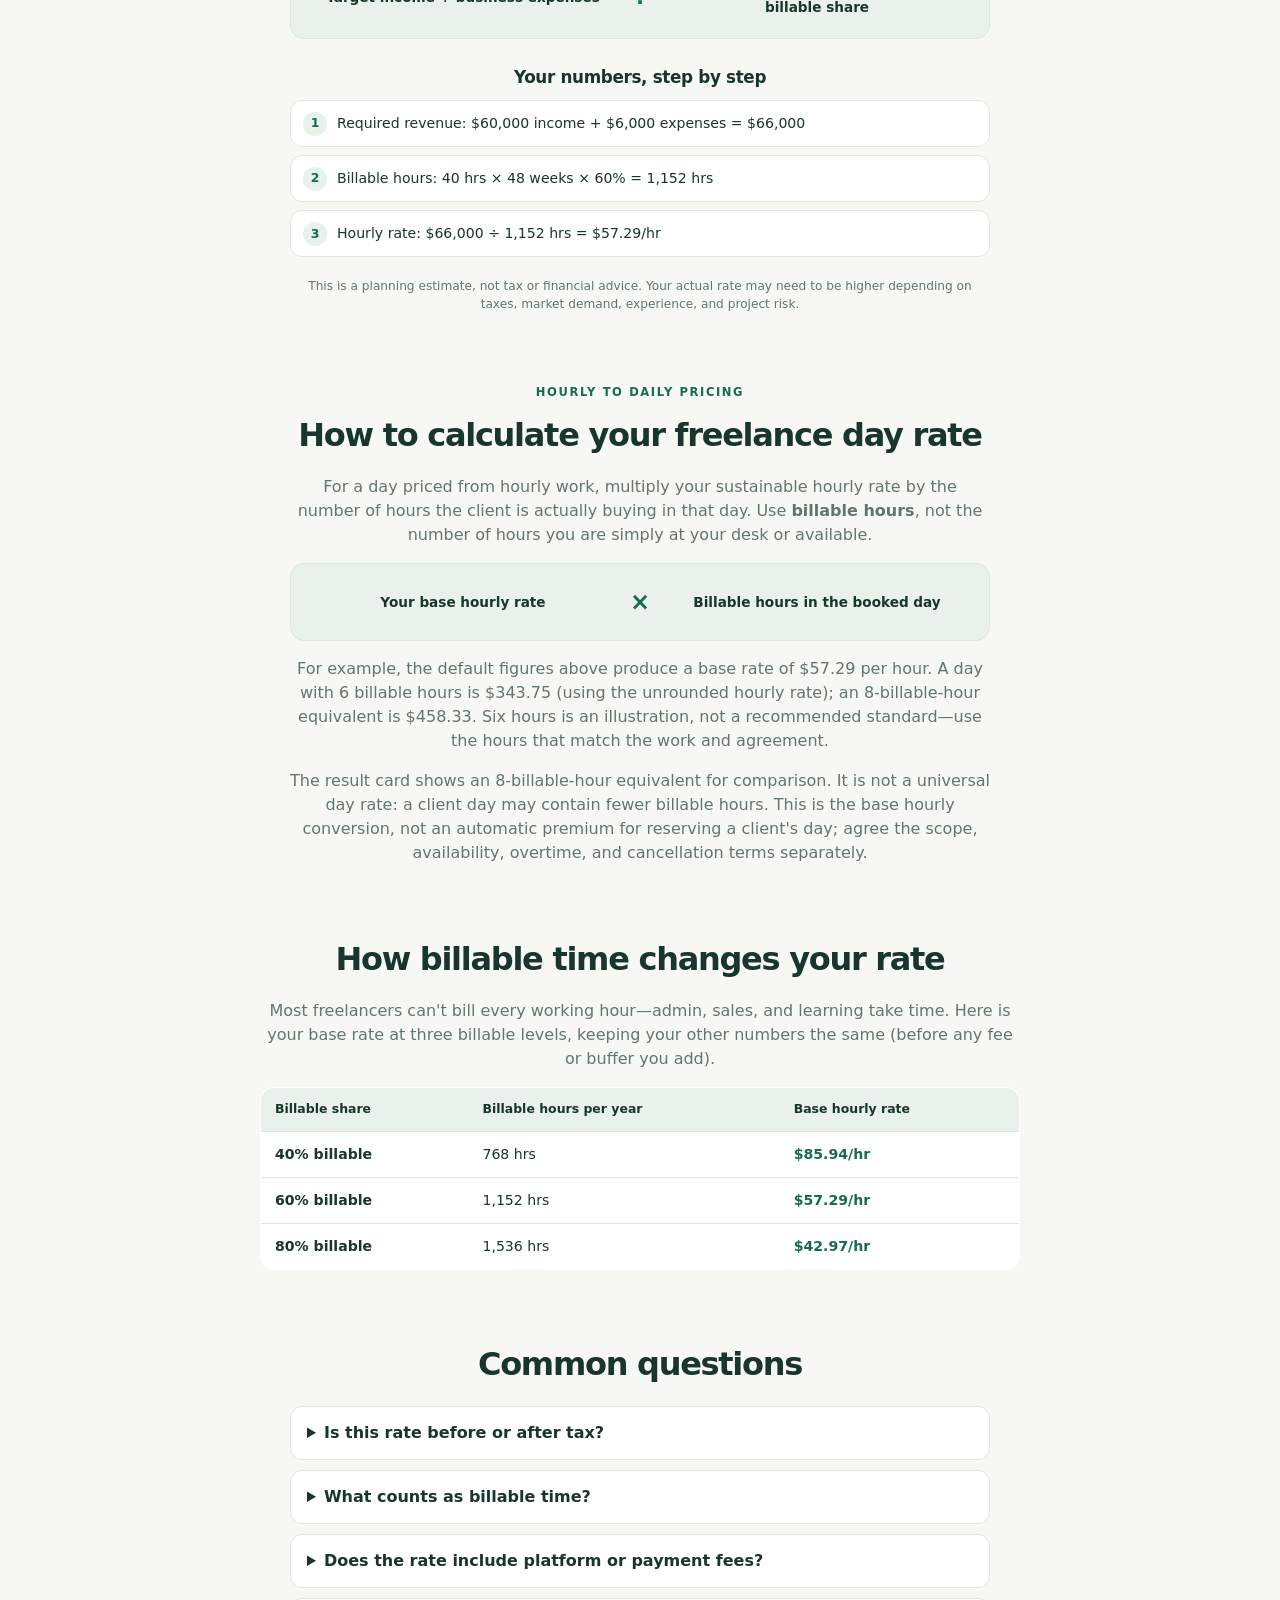
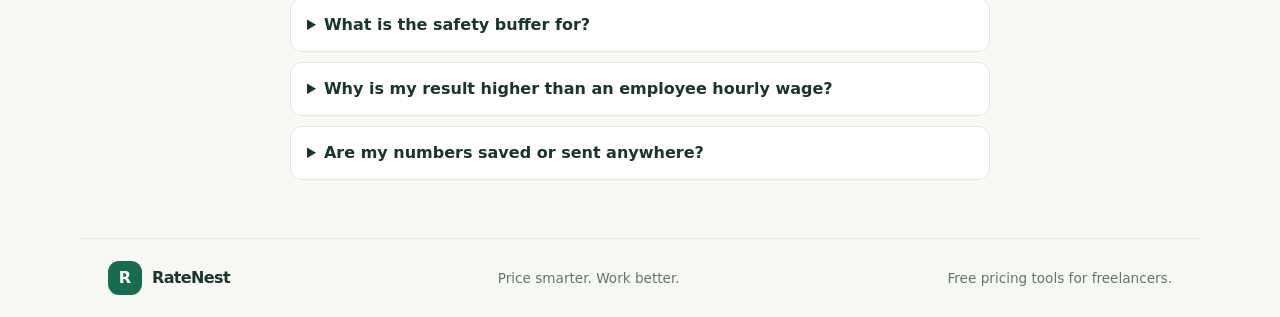
==== commit 93607b98: "seo: clarify day-rate conversion and booking terms" ====
--- a/index.html
+++ b/index.html
@@ -154,7 +154,7 @@
       <p>For a day priced from hourly work, multiply your sustainable hourly rate by the number of hours the client is actually buying in that day. Use <strong>billable hours</strong>, not the number of hours you are simply at your desk or available.</p>
       <div class="formula"><span>Your base hourly rate</span><span class="formula-line" aria-hidden="true">×</span><span>Billable hours in the booked day</span></div>
       <p>For example, the default figures above produce a base rate of $57.29 per hour. A day with 6 billable hours is $343.75 (using the unrounded hourly rate); an 8-billable-hour equivalent is $458.33. Six hours is an illustration, not a recommended standard—use the hours that match the work and agreement.</p>
-      <p>The result card shows an 8-billable-hour equivalent for comparison. It is not a universal day rate: a client day may contain fewer billable hours, and a fixed day booking may need separate scope and availability terms.</p>
+      <p>The result card shows an 8-billable-hour equivalent for comparison. It is not a universal day rate: a client day may contain fewer billable hours. This is the base hourly conversion, not an automatic premium for reserving a client's day; agree the scope, availability, overtime, and cancellation terms separately.</p>
     </section>
 
     <section class="explainer scenarios" aria-labelledby="scenario-heading">
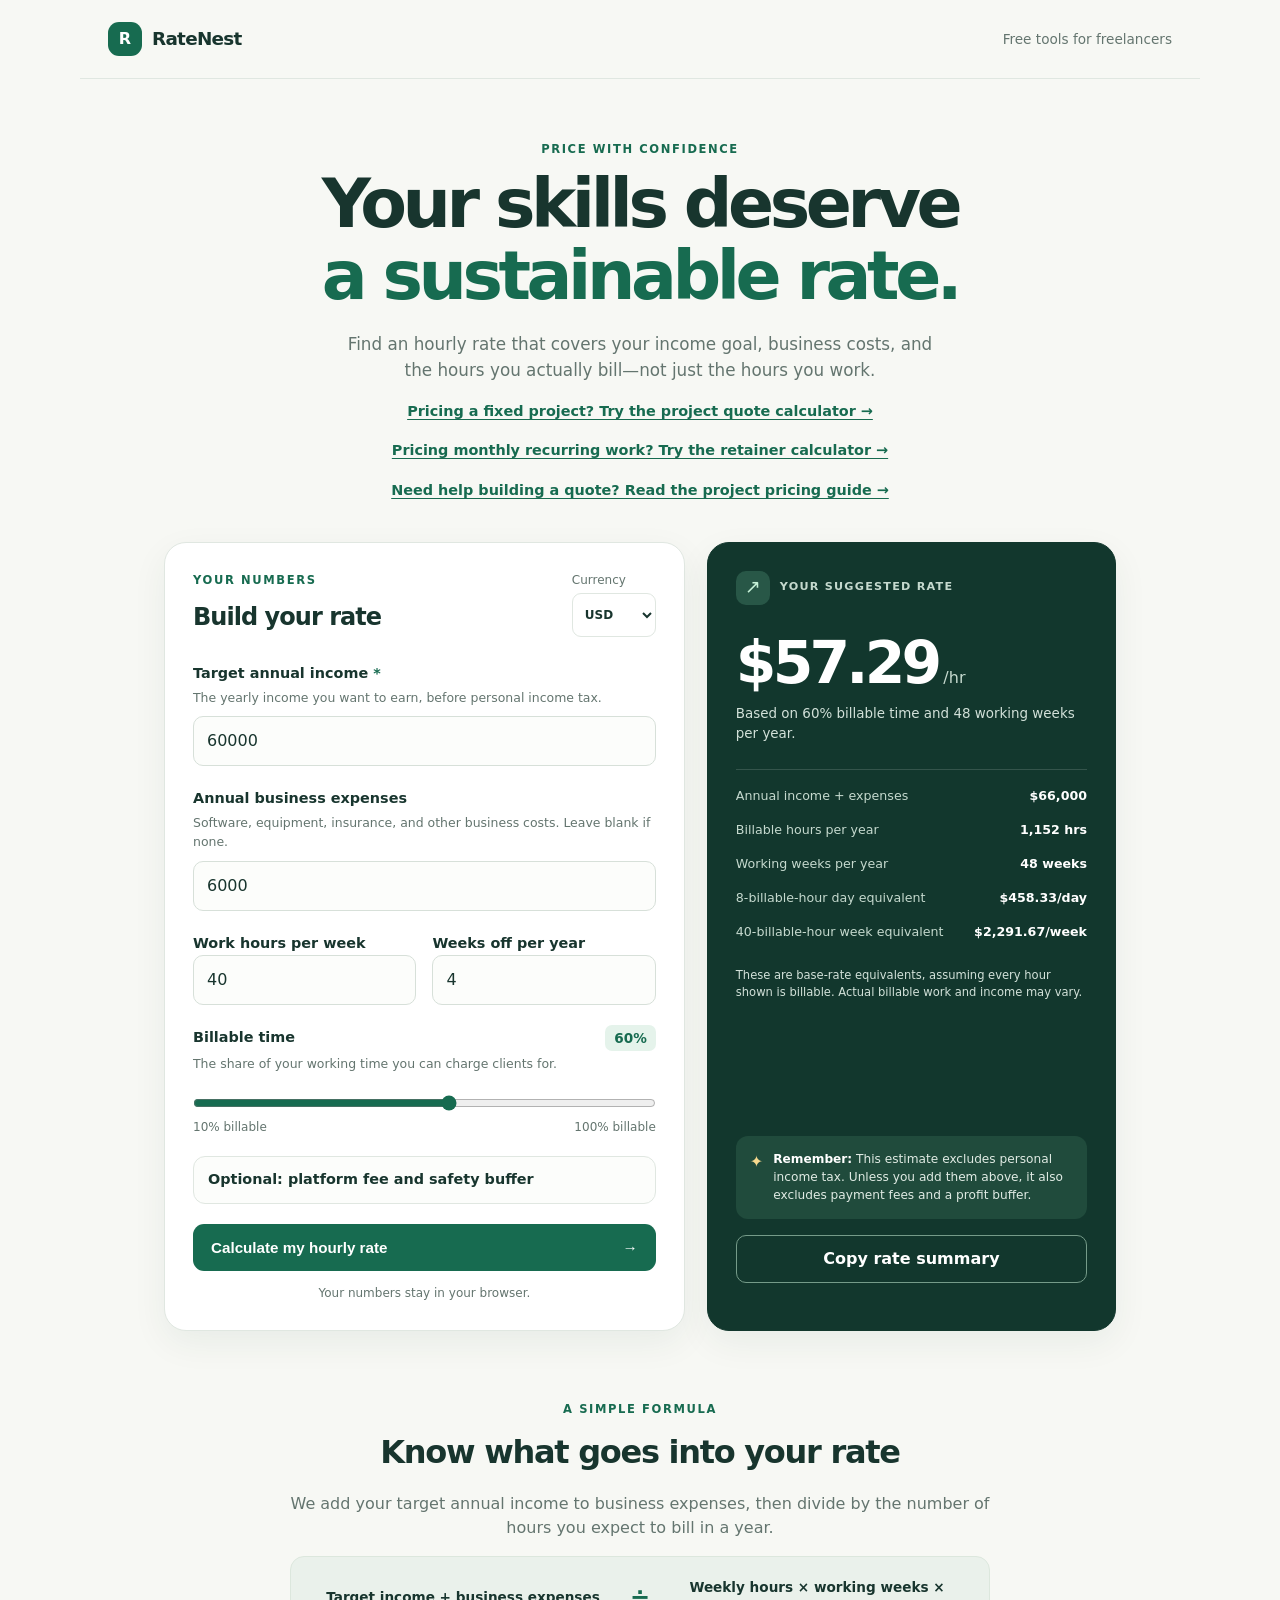
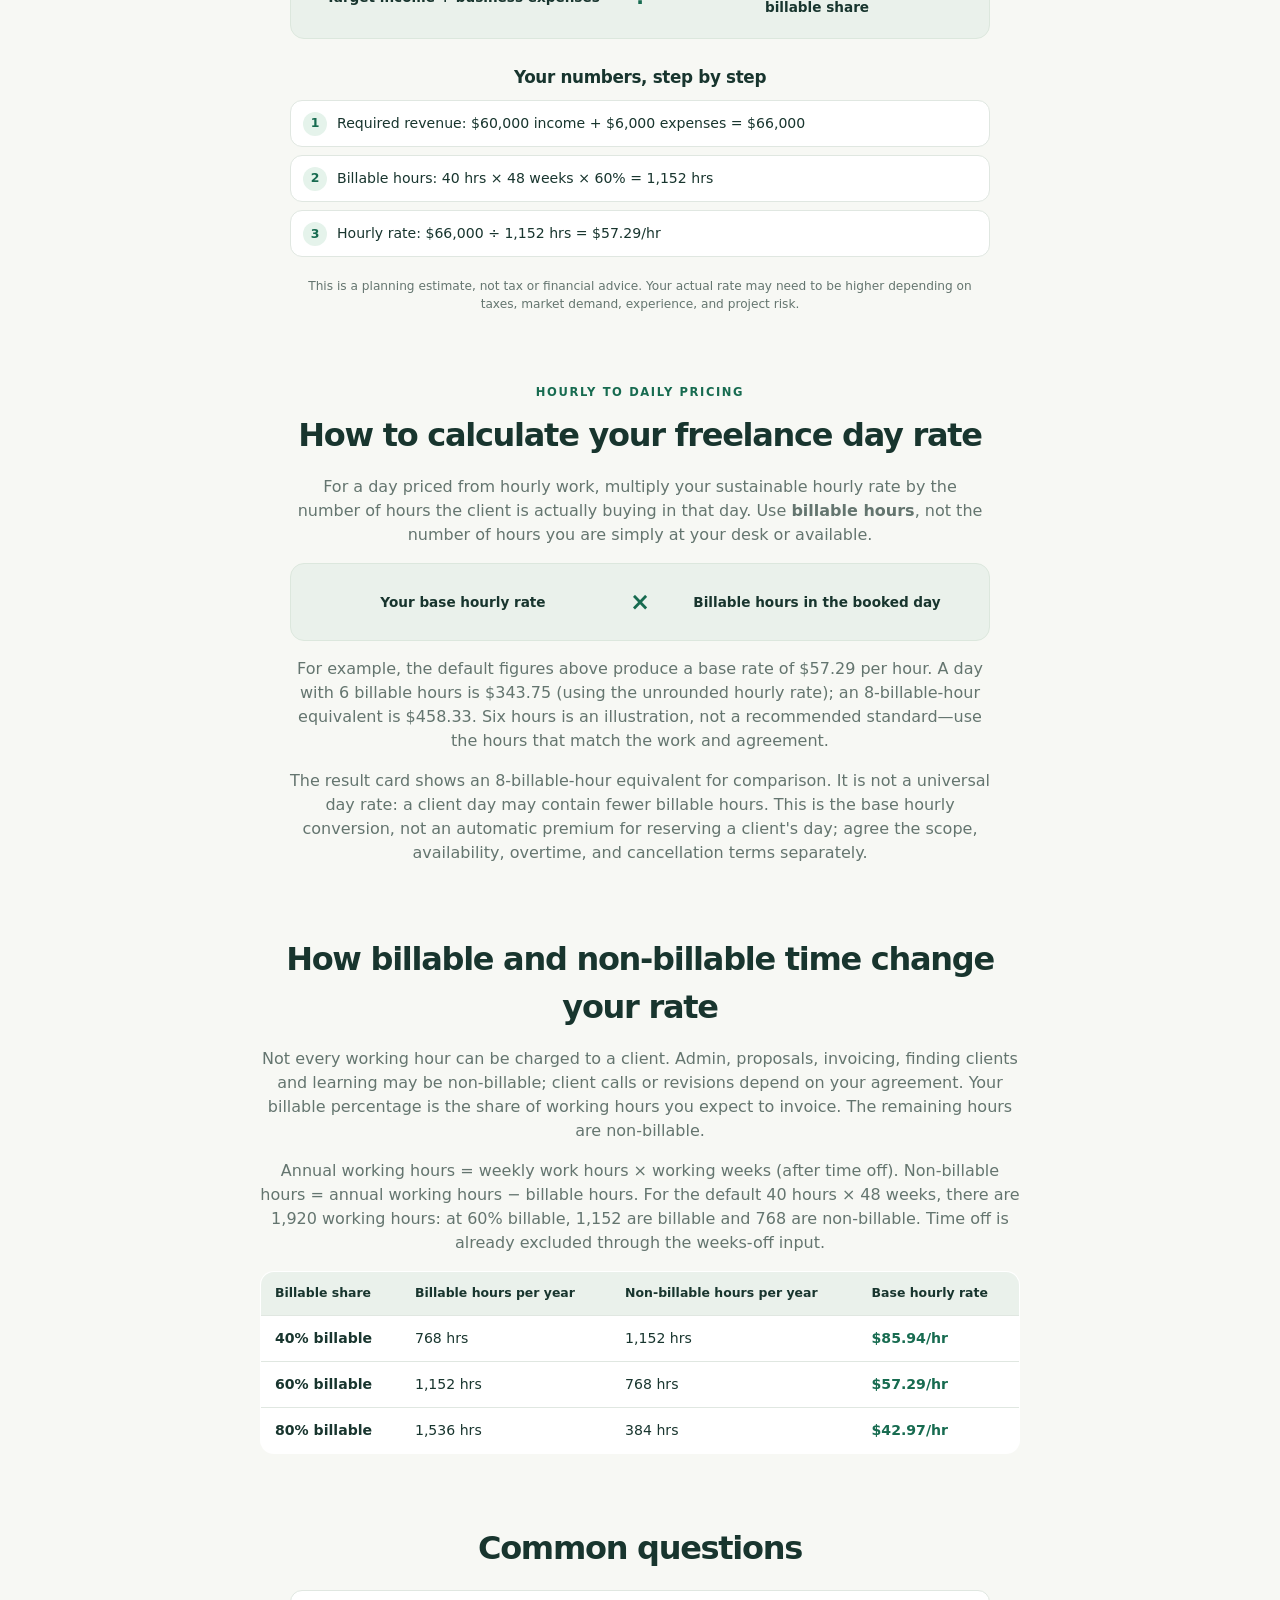
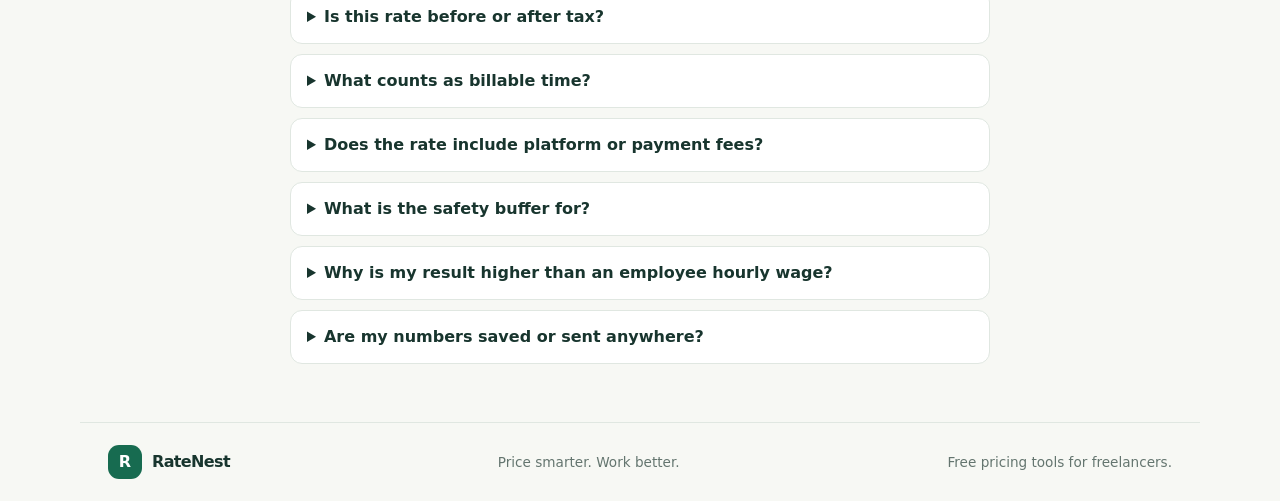
==== commit 4c0a8f61: "content: explain non-billable hours in annual scenarios" ====
--- a/index.html
+++ b/index.html
@@ -6,7 +6,7 @@
   <meta name="theme-color" content="#102c26">
   <meta name="google-site-verification" content="BdO9K10cQ41kYtkdW-5CJP7UJ2oY-bouoIqOiPFje38" />
   <meta name="msvalidate.01" content="B170D49B8126BB4788D3FDB4450933FF" />
-  <meta name="description" content="Calculate a sustainable freelance hourly rate from your income goal, expenses, time off, and billable hours. See an 8-hour day-rate equivalent and adapt it to your billable day.">
+  <meta name="description" content="Calculate a sustainable freelance hourly rate from income, expenses, time off and billable hours. See an 8-hour day-rate equivalent and adapt it to your billable day.">
   <title>Freelance Hourly Rate Calculator — RateNest</title>
   <link rel="canonical" href="https://ratenest.pages.dev/">
   <link rel="icon" href="data:image/svg+xml,%3Csvg xmlns='http://www.w3.org/2000/svg' viewBox='0 0 32 32'%3E%3Crect width='32' height='32' rx='9' fill='%23176b50'/%3E%3Ctext x='16' y='23' font-size='19' font-weight='700' text-anchor='middle' fill='white' font-family='sans-serif'%3ER%3C/text%3E%3C/svg%3E">
@@ -158,15 +158,16 @@
     </section>
 
     <section class="explainer scenarios" aria-labelledby="scenario-heading">
-      <h2 id="scenario-heading">How billable time changes your rate</h2>
-      <p>Most freelancers can't bill every working hour—admin, sales, and learning take time. Here is your base rate at three billable levels, keeping your other numbers the same (before any fee or buffer you add).</p>
+      <h2 id="scenario-heading">How billable and non-billable time change your rate</h2>
+      <p>Not every working hour can be charged to a client. Admin, proposals, invoicing, finding clients and learning may be non-billable; client calls or revisions depend on your agreement. Your billable percentage is the share of working hours you expect to invoice. The remaining hours are non-billable.</p>
+      <p>Annual working hours = weekly work hours × working weeks (after time off). Non-billable hours = annual working hours − billable hours. For the default 40 hours × 48 weeks, there are 1,920 working hours: at 60% billable, 1,152 are billable and 768 are non-billable. Time off is already excluded through the weeks-off input.</p>
       <div class="table-scroll" role="region" aria-labelledby="scenario-heading" tabindex="0">
       <table class="scenario-table">
-        <thead><tr><th scope="col">Billable share</th><th scope="col">Billable hours per year</th><th scope="col">Base hourly rate</th></tr></thead>
+        <thead><tr><th scope="col">Billable share</th><th scope="col">Billable hours per year</th><th scope="col">Non-billable hours per year</th><th scope="col">Base hourly rate</th></tr></thead>
         <tbody id="scenario-rows">
-          <tr><th scope="row">40% billable</th><td>768 hrs</td><td>$85.94/hr</td></tr>
-          <tr><th scope="row">60% billable</th><td>1,152 hrs</td><td>$57.29/hr</td></tr>
-          <tr><th scope="row">80% billable</th><td>1,536 hrs</td><td>$42.97/hr</td></tr>
+          <tr><th scope="row">40% billable</th><td>768 hrs</td><td>1,152 hrs</td><td>$85.94/hr</td></tr>
+          <tr><th scope="row">60% billable</th><td>1,152 hrs</td><td>768 hrs</td><td>$57.29/hr</td></tr>
+          <tr><th scope="row">80% billable</th><td>1,536 hrs</td><td>384 hrs</td><td>$42.97/hr</td></tr>
         </tbody>
       </table>
       </div>
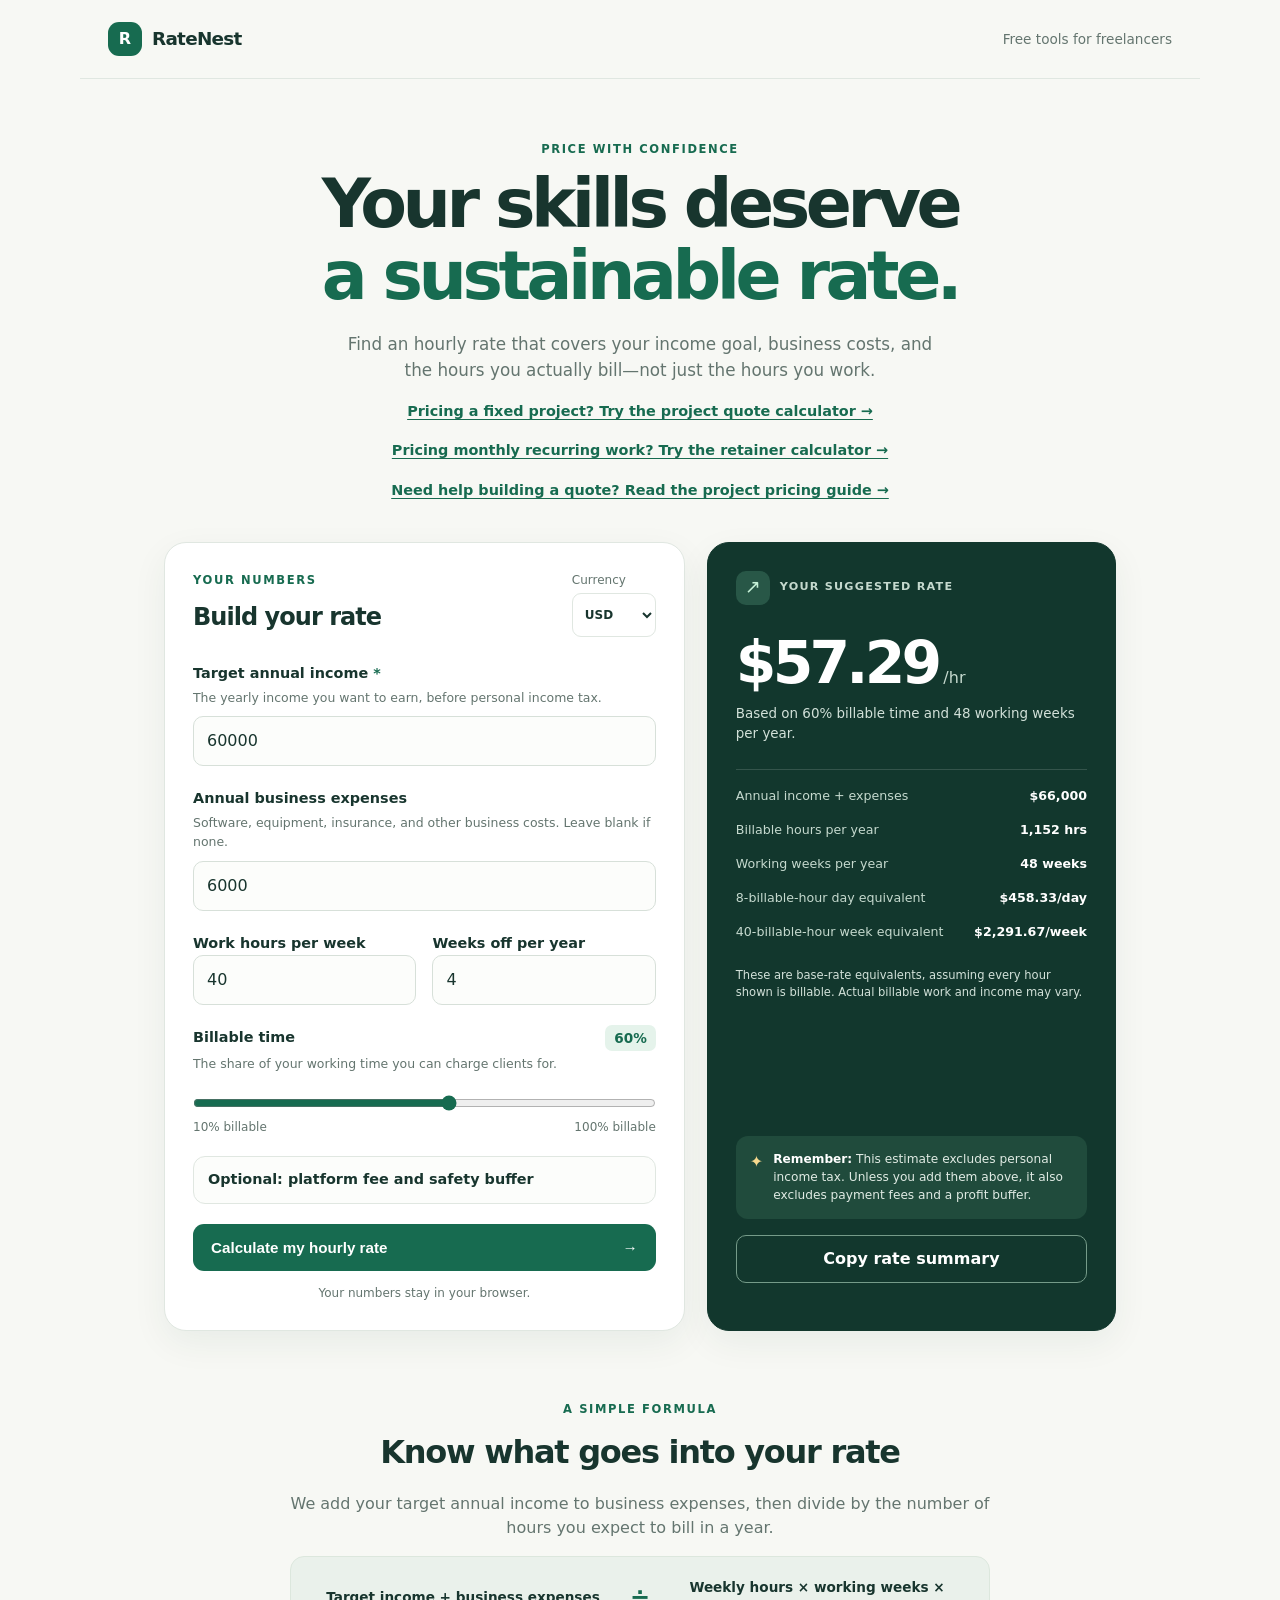
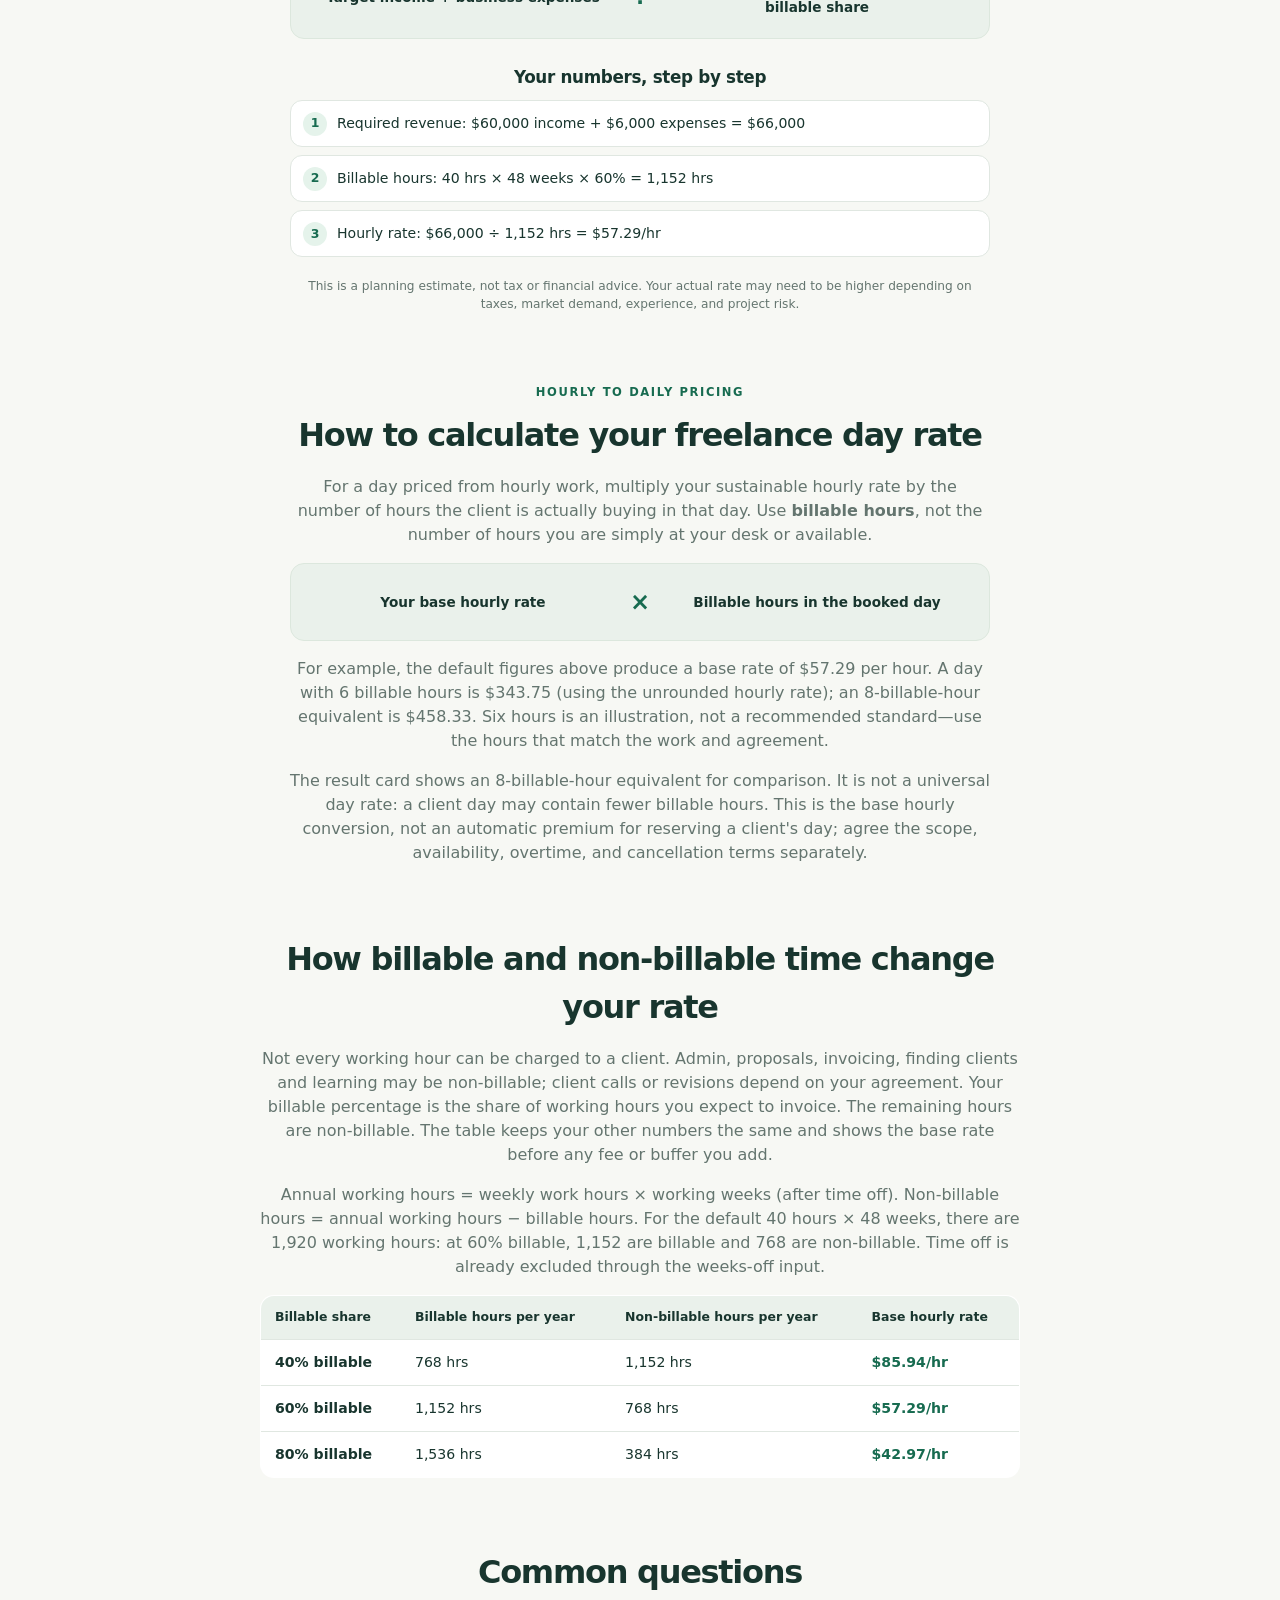
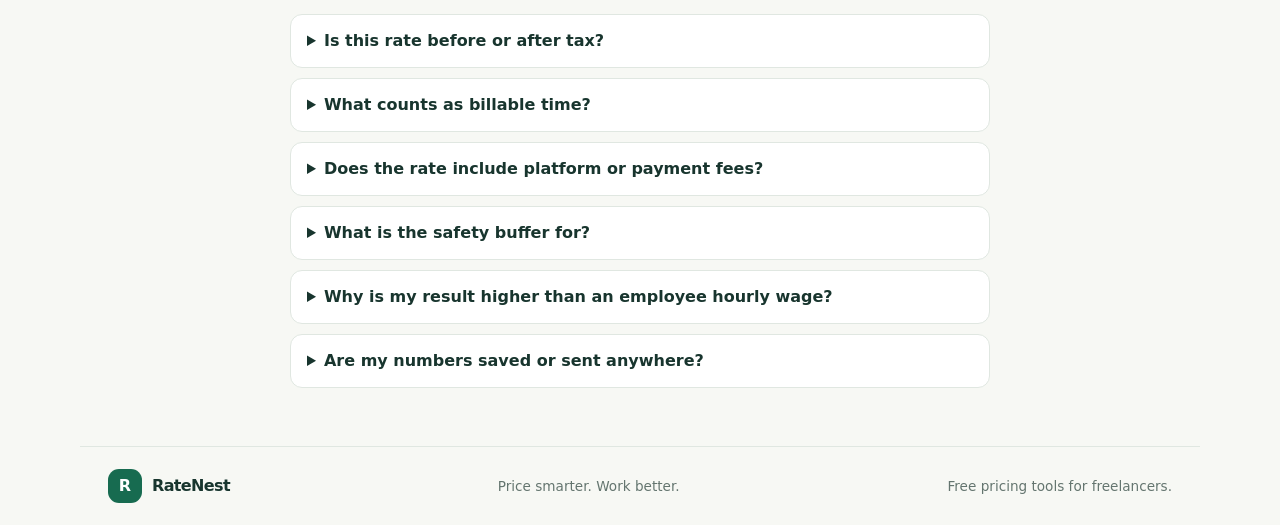
==== commit 65404e59: "fix/docs: restore fee-or-buffer note above scenario table, add static guard; Claude review of PR #66" ====
--- a/index.html
+++ b/index.html
@@ -159,7 +159,7 @@
 
     <section class="explainer scenarios" aria-labelledby="scenario-heading">
       <h2 id="scenario-heading">How billable and non-billable time change your rate</h2>
-      <p>Not every working hour can be charged to a client. Admin, proposals, invoicing, finding clients and learning may be non-billable; client calls or revisions depend on your agreement. Your billable percentage is the share of working hours you expect to invoice. The remaining hours are non-billable.</p>
+      <p>Not every working hour can be charged to a client. Admin, proposals, invoicing, finding clients and learning may be non-billable; client calls or revisions depend on your agreement. Your billable percentage is the share of working hours you expect to invoice. The remaining hours are non-billable. The table keeps your other numbers the same and shows the base rate before any fee or buffer you add.</p>
       <p>Annual working hours = weekly work hours × working weeks (after time off). Non-billable hours = annual working hours − billable hours. For the default 40 hours × 48 weeks, there are 1,920 working hours: at 60% billable, 1,152 are billable and 768 are non-billable. Time off is already excluded through the weeks-off input.</p>
       <div class="table-scroll" role="region" aria-labelledby="scenario-heading" tabindex="0">
       <table class="scenario-table">
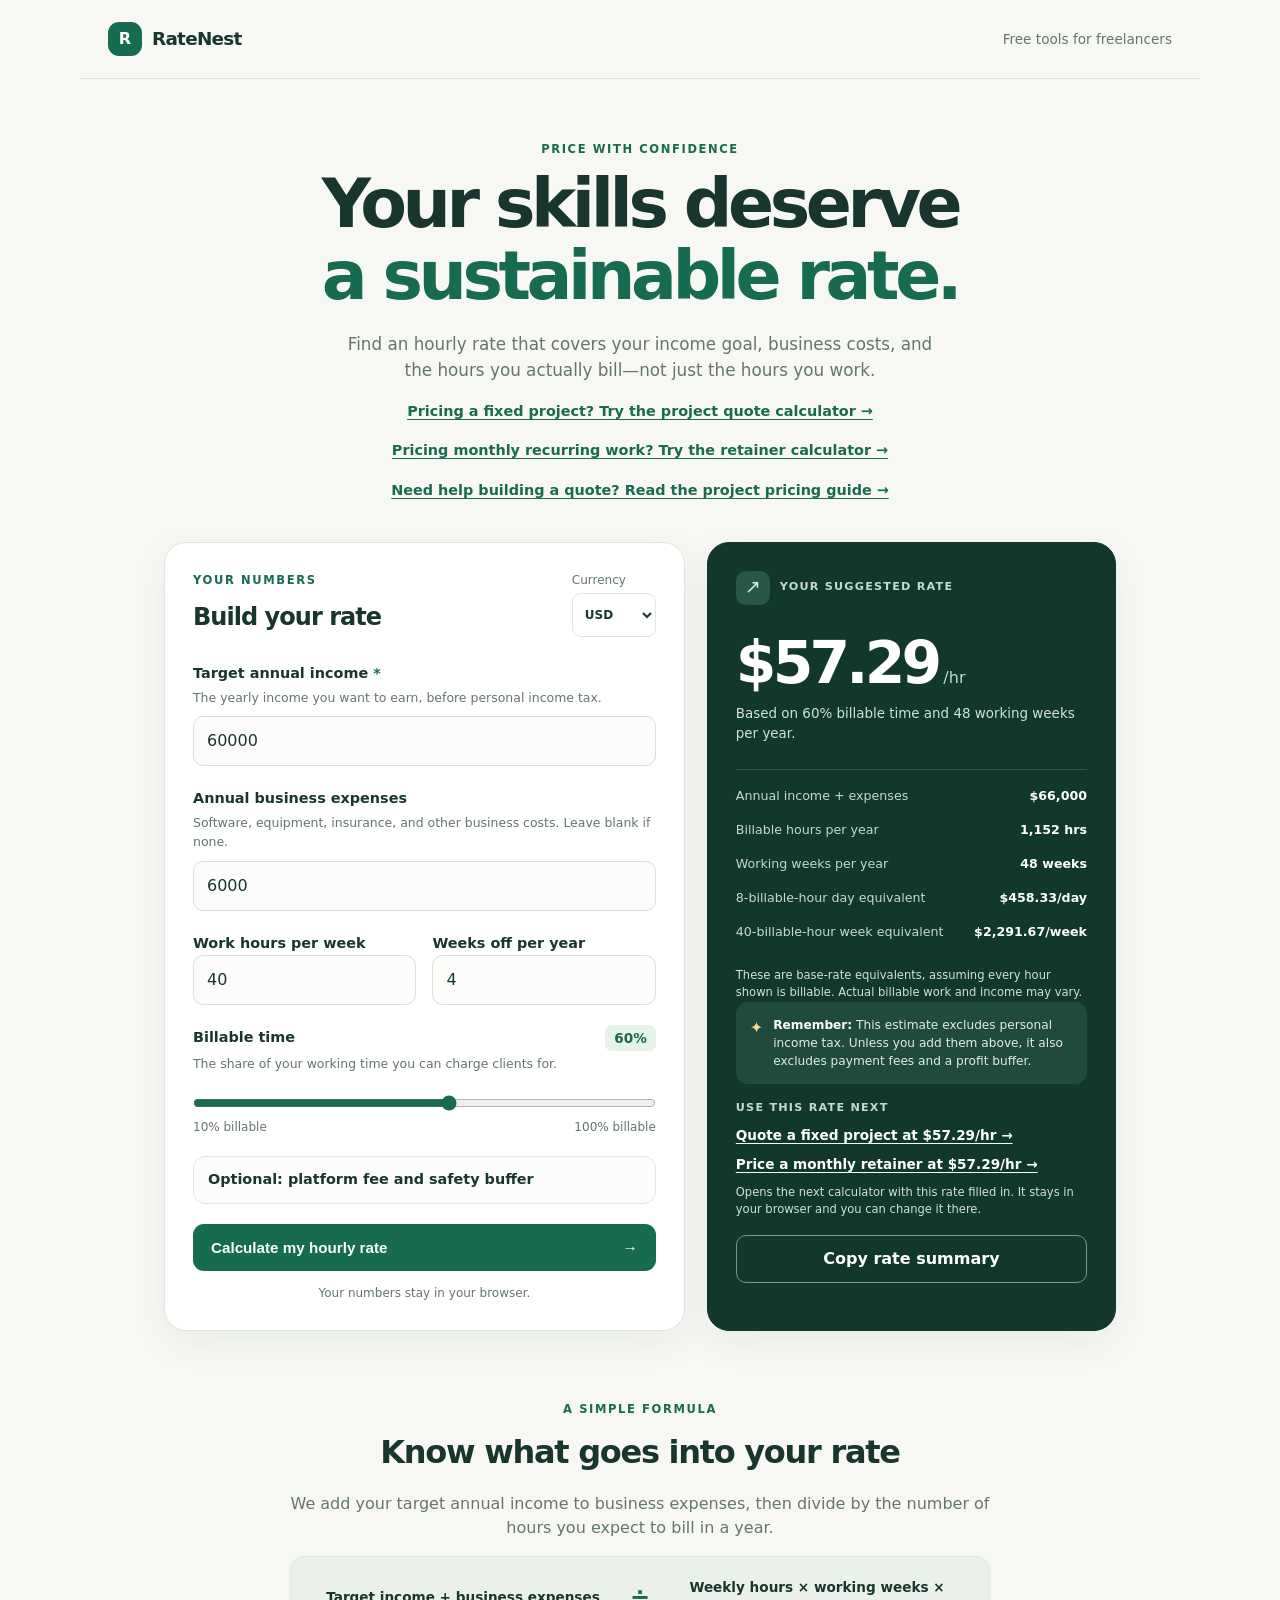
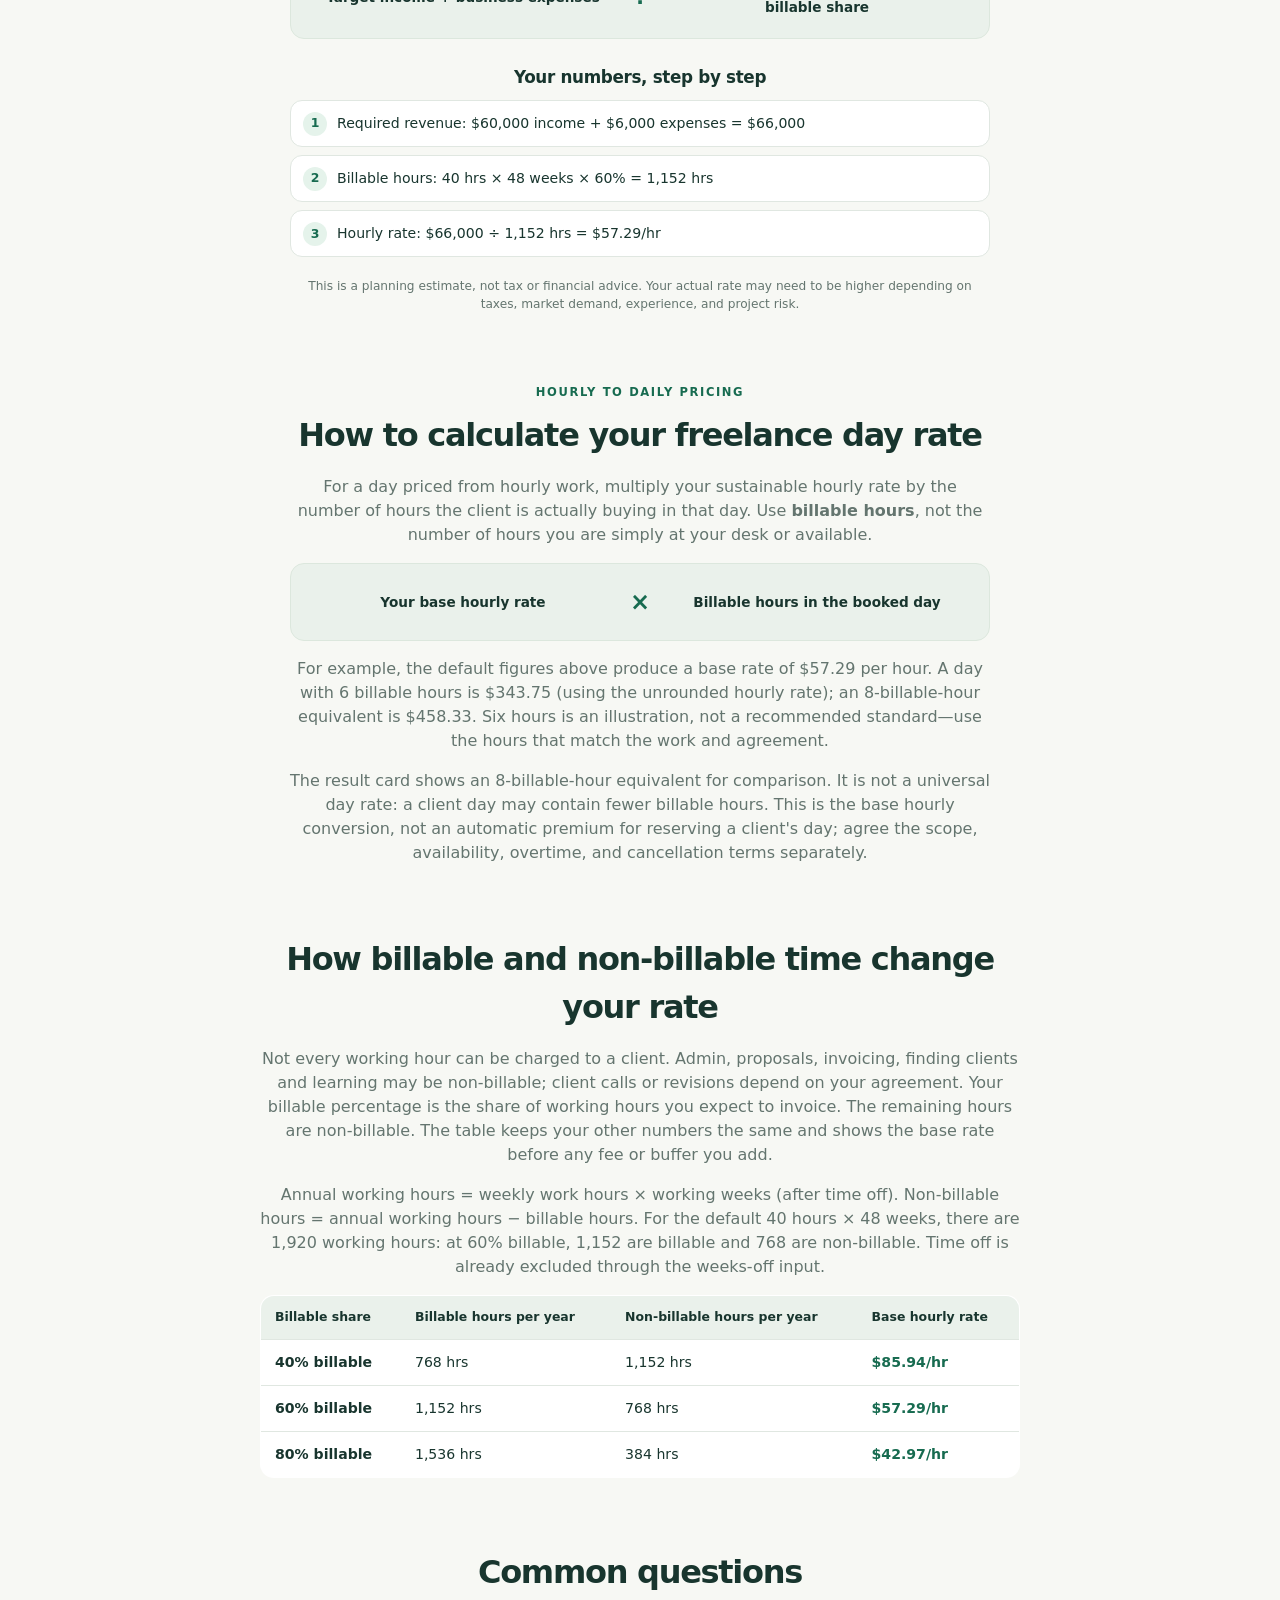
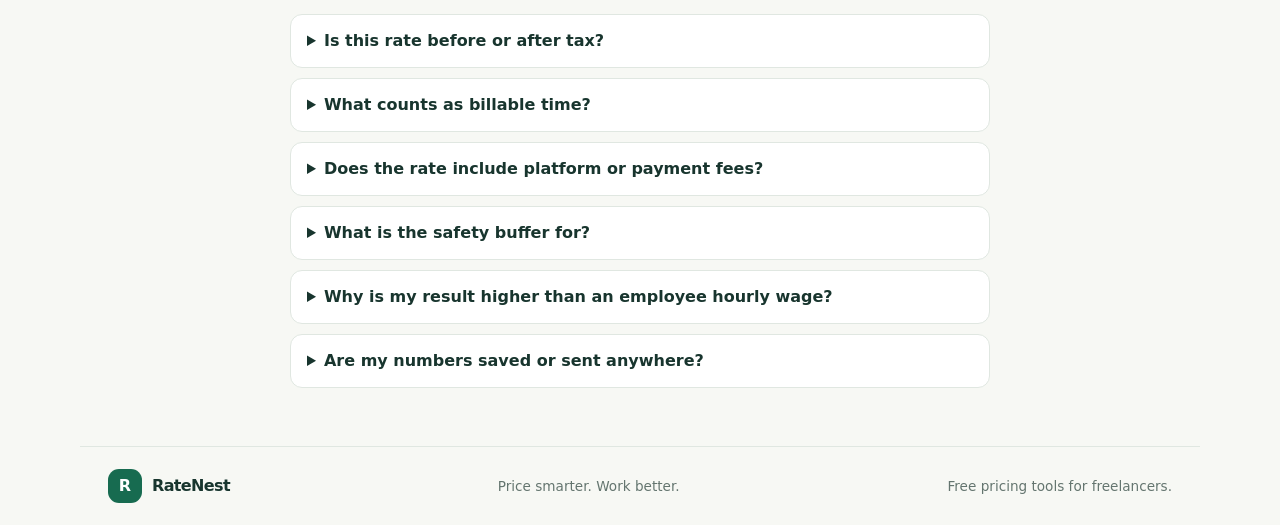
==== commit 65e31138: "feat: opt-in hand-off of the hourly rate to the project and retainer calculators (URL fragment only)" ====
--- a/index.html
+++ b/index.html
@@ -128,6 +128,12 @@
           <div class="result-stat"><span>Platform keeps at this price</span><strong id="fee-amount"></strong></div>
         </div>
         <div class="result-tip"><span aria-hidden="true">✦</span><p><strong>Remember:</strong> This estimate excludes personal income tax. Unless you add them above, it also excludes payment fees and a profit buffer.</p></div>
+        <nav id="next-steps" class="next-steps" aria-label="Use this rate in another calculator">
+          <p class="next-steps-label">USE THIS RATE NEXT</p>
+          <a id="next-project" href="./project-pricing.html">Quote a fixed project at this rate →</a>
+          <a id="next-retainer" href="./retainer-pricing.html">Price a monthly retainer at this rate →</a>
+          <p class="next-steps-note">Opens the next calculator with this rate filled in. It stays in your browser and you can change it there.</p>
+        </nav>
         <button id="copy-result" class="copy-button" type="button">Copy rate summary</button>
         <p id="copy-status" class="copy-status" role="status"></p>
       </section>
--- a/styles.css
+++ b/styles.css
@@ -71,3 +71,46 @@
 .guide-faq details p{margin:0 0 14px;font-size:.9rem;color:var(--muted)}
 /* Long words in headings and paragraphs must wrap at 320px with 200% text (WCAG reflow). */
 .explainer{overflow-wrap:break-word}
+/* Optional project-hours breakdown: wrap categories instead of forcing two fixed columns (320px / 200% text reflow). */
+.hours-breakdown .field-row,.payout-fees .field-row{grid-template-columns:repeat(auto-fit,minmax(min(100%,11rem),1fr))}
+.hours-breakdown .field-row .field,.payout-fees .field-row .field{min-width:0}
+.hours-breakdown .field-row .field label,.payout-fees .field-row .field label{display:block;min-height:0}
+#fee-note{margin:0 0 15px}
+.hours-breakdown .copy-button{color:var(--ink);border-color:#9bb3a6}
+.hours-breakdown .copy-status{color:var(--ink);text-align:left}
+
+/* Printable client-facing project quote: keep internal actual-hours analysis off the shared sheet. */
+.print-only{display:none}
+@page{size:auto;margin:16mm}
+@media print{
+  body{background:#fff!important;color:#172b25!important;font-size:11pt;-webkit-print-color-adjust:exact;print-color-adjust:exact}
+  .site-header,.skip-link,.hero,.calculator-card,.explainer,footer{display:none!important}
+  main{max-width:none;margin:0;padding:0}
+  .calculator-layout{display:block;margin:0}
+  .result-card{display:block;width:100%;min-height:0;padding:0;border:0;border-radius:0;box-shadow:none;background:#fff!important;color:#172b25!important}
+  .result-card *{color:#172b25!important}
+  .result-top,.copy-button,.copy-status,.internal-stat,#actual-hours-note,.result-tip{display:none!important}
+  .print-only{display:block!important}
+  .result-stat.print-only{display:flex!important}
+  .quote-document-heading{margin:0 0 20pt;padding-bottom:12pt;border-bottom:2px solid #176b50}
+  .quote-document-heading .eyebrow{margin-bottom:4pt}
+  .quote-document-heading h2{font-size:22pt;margin:0;overflow-wrap:anywhere}
+  .rate-result{font-size:30pt;margin:18pt 0 8pt;overflow-wrap:anywhere}
+  .result-summary{color:#34463f!important;font-size:11pt}
+  .result-divider{background:#b9c8bf;height:1px;margin:18pt 0 12pt}
+  .result-stat{font-size:10.5pt;margin-bottom:10pt;break-inside:avoid}
+  .result-stat span{color:#34463f!important}
+  .result-stat strong{text-align:right}
+  .result-tip{margin-top:18pt;padding:12pt;background:#f1f5f2!important;border:1px solid #cbd8cf;border-radius:6pt;break-inside:avoid}
+  .result-tip p{font-size:9.5pt;color:#34463f!important}
+  .result-tip strong{color:#172b25!important}
+  .quote-print-note{margin-top:16pt;padding-top:10pt;border-top:1px solid #cbd8cf;font-size:9pt;color:#52635b!important}
+}
+.next-steps{margin-top:16px;display:grid;gap:8px}
+.next-steps[hidden]{display:none}
+.next-steps-label{font-size:.7rem;letter-spacing:.11em;font-weight:800;color:#c5d9ce;margin:0}
+.next-steps a{color:#fff;font-weight:700;font-size:.85rem;text-decoration:underline;text-decoration-thickness:1px;text-underline-offset:3px;overflow-wrap:anywhere}
+.next-steps a:focus-visible{outline:3px solid #8ac8a7;outline-offset:3px;border-radius:4px}
+.next-steps-note{font-size:.72rem;color:#d2e1d9;margin:2px 0 0}
+.rate-carried{color:var(--green);font-weight:700}
+@media print{.next-steps{display:none!important}}
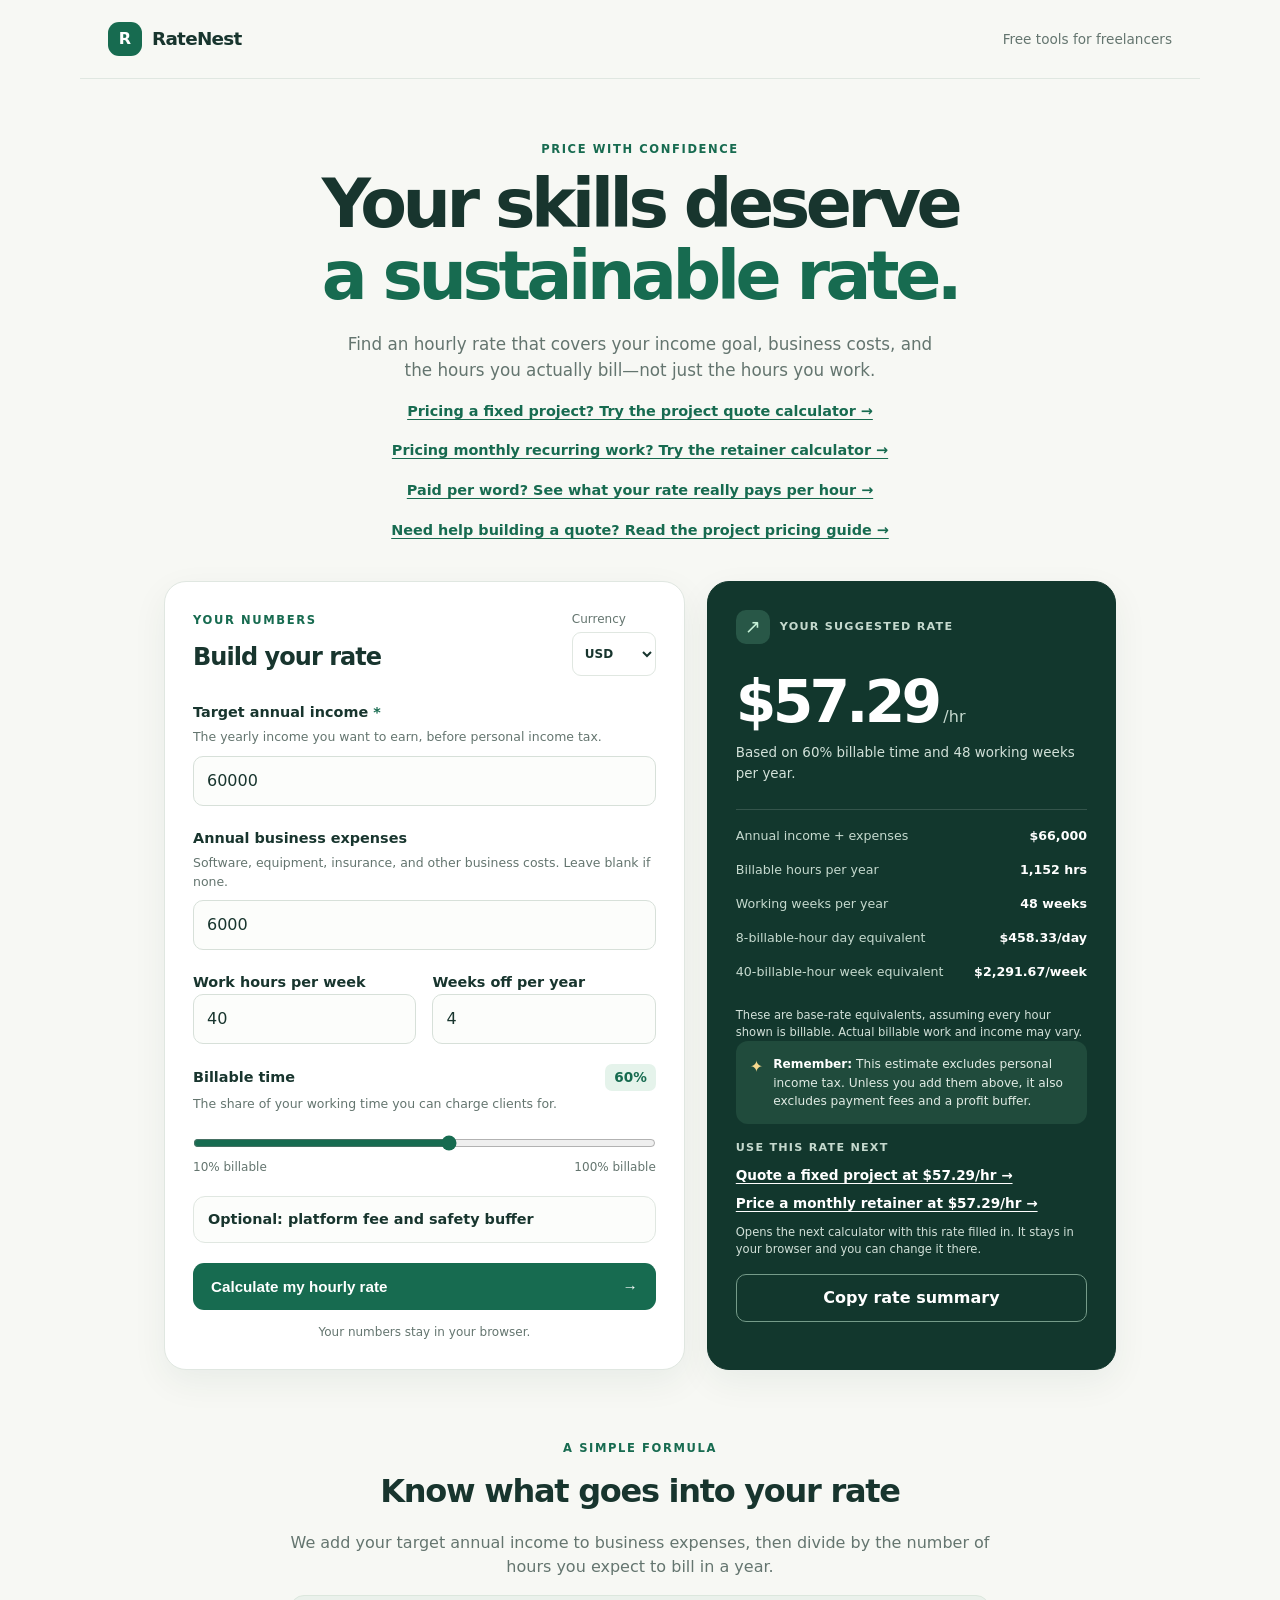
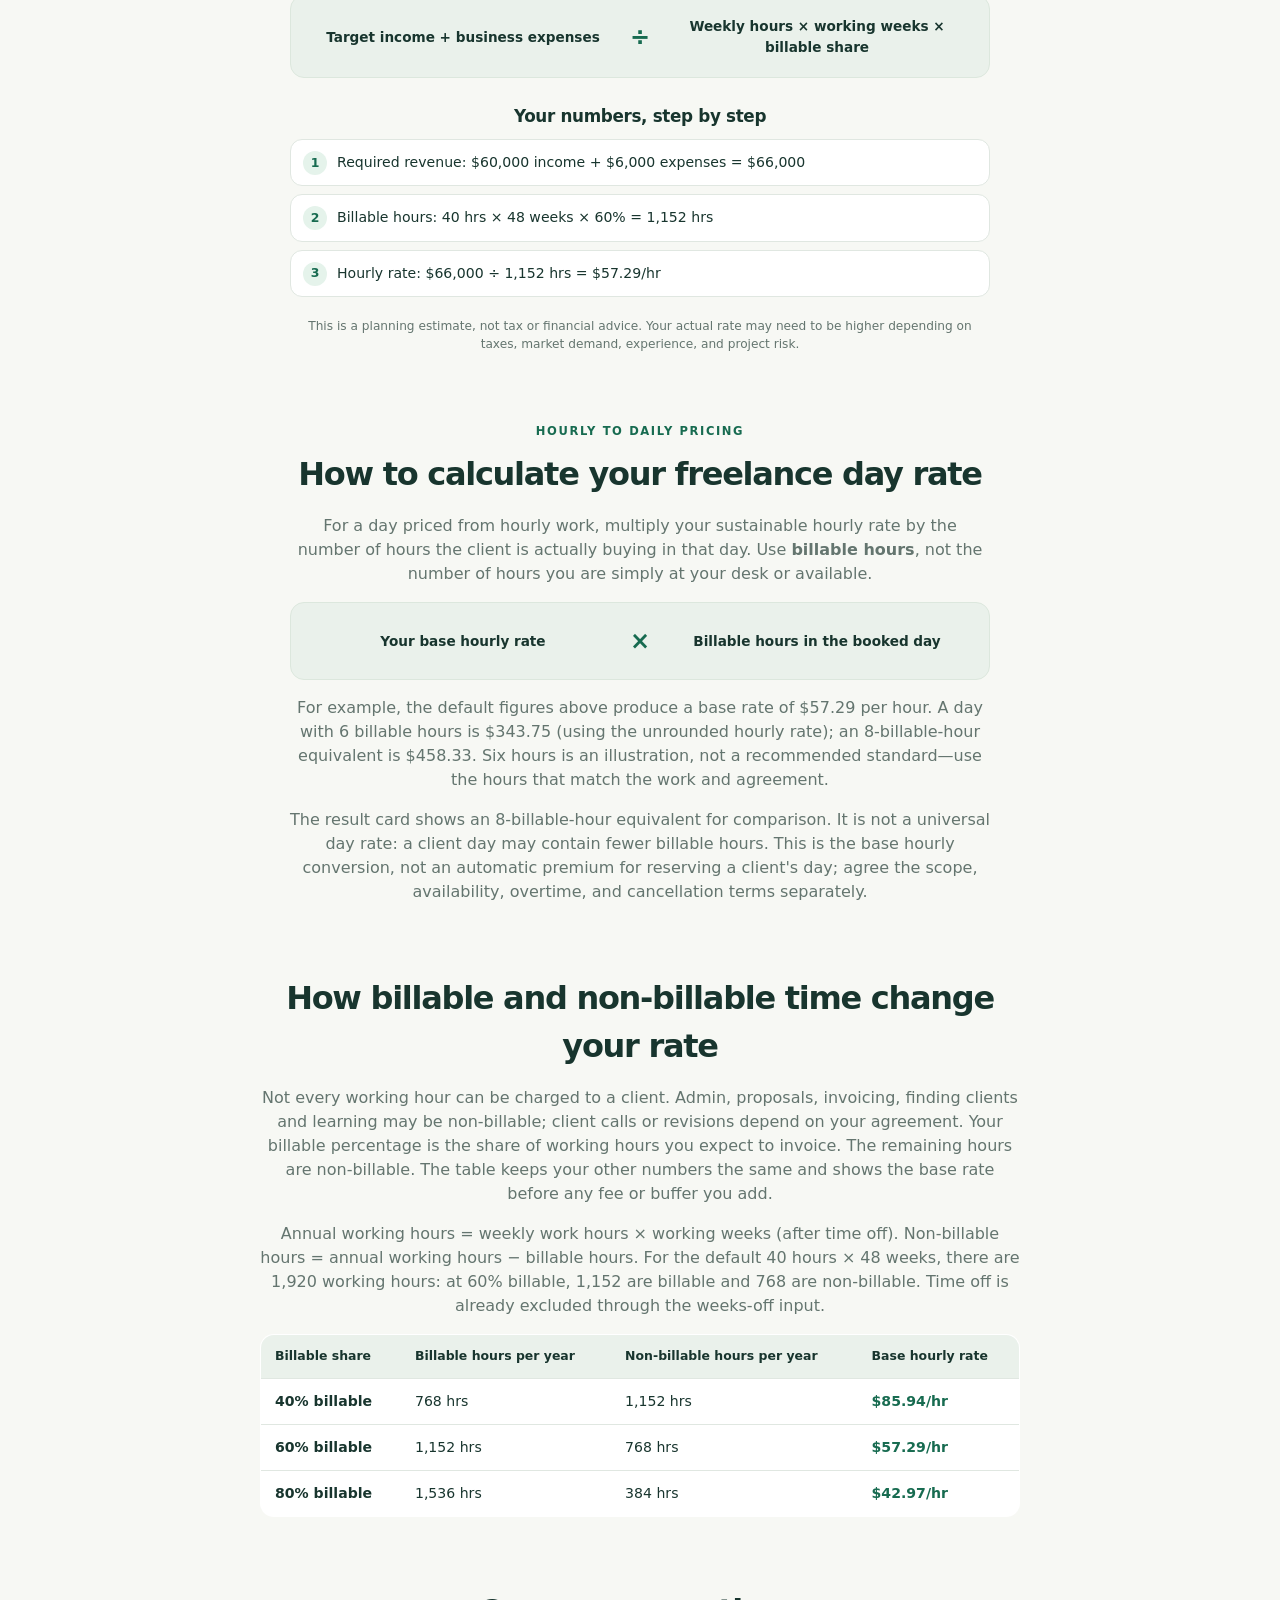
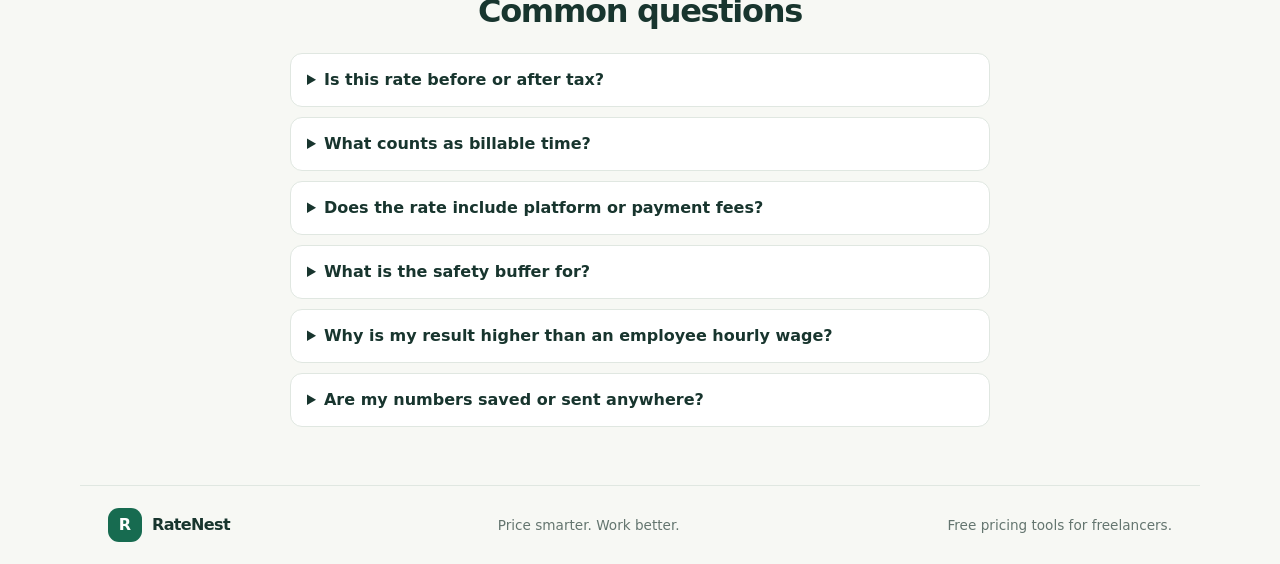
==== commit c27cd8a0: "Add per-word rate to hourly rate calculator for writers New page /per-word-rate-calculator: converts" ====
--- a/index.html
+++ b/index.html
@@ -46,6 +46,7 @@
       <p class="hero-copy">Find an hourly rate that covers your income goal, business costs, and the hours you actually bill—not just the hours you work.</p>
       <p class="tool-link"><a href="./project-pricing.html">Pricing a fixed project? Try the project quote calculator →</a></p>
       <p class="tool-link"><a href="./retainer-pricing.html">Pricing monthly recurring work? Try the retainer calculator →</a></p>
+      <p class="tool-link"><a href="./per-word-rate-calculator.html">Paid per word? See what your rate really pays per hour →</a></p>
       <p class="tool-link"><a href="./how-to-price-a-freelance-project.html">Need help building a quote? Read the project pricing guide →</a></p>
     </section>
     <noscript><p class="noscript-note">The calculator needs JavaScript. The figures below show an example using the default numbers.</p></noscript>
